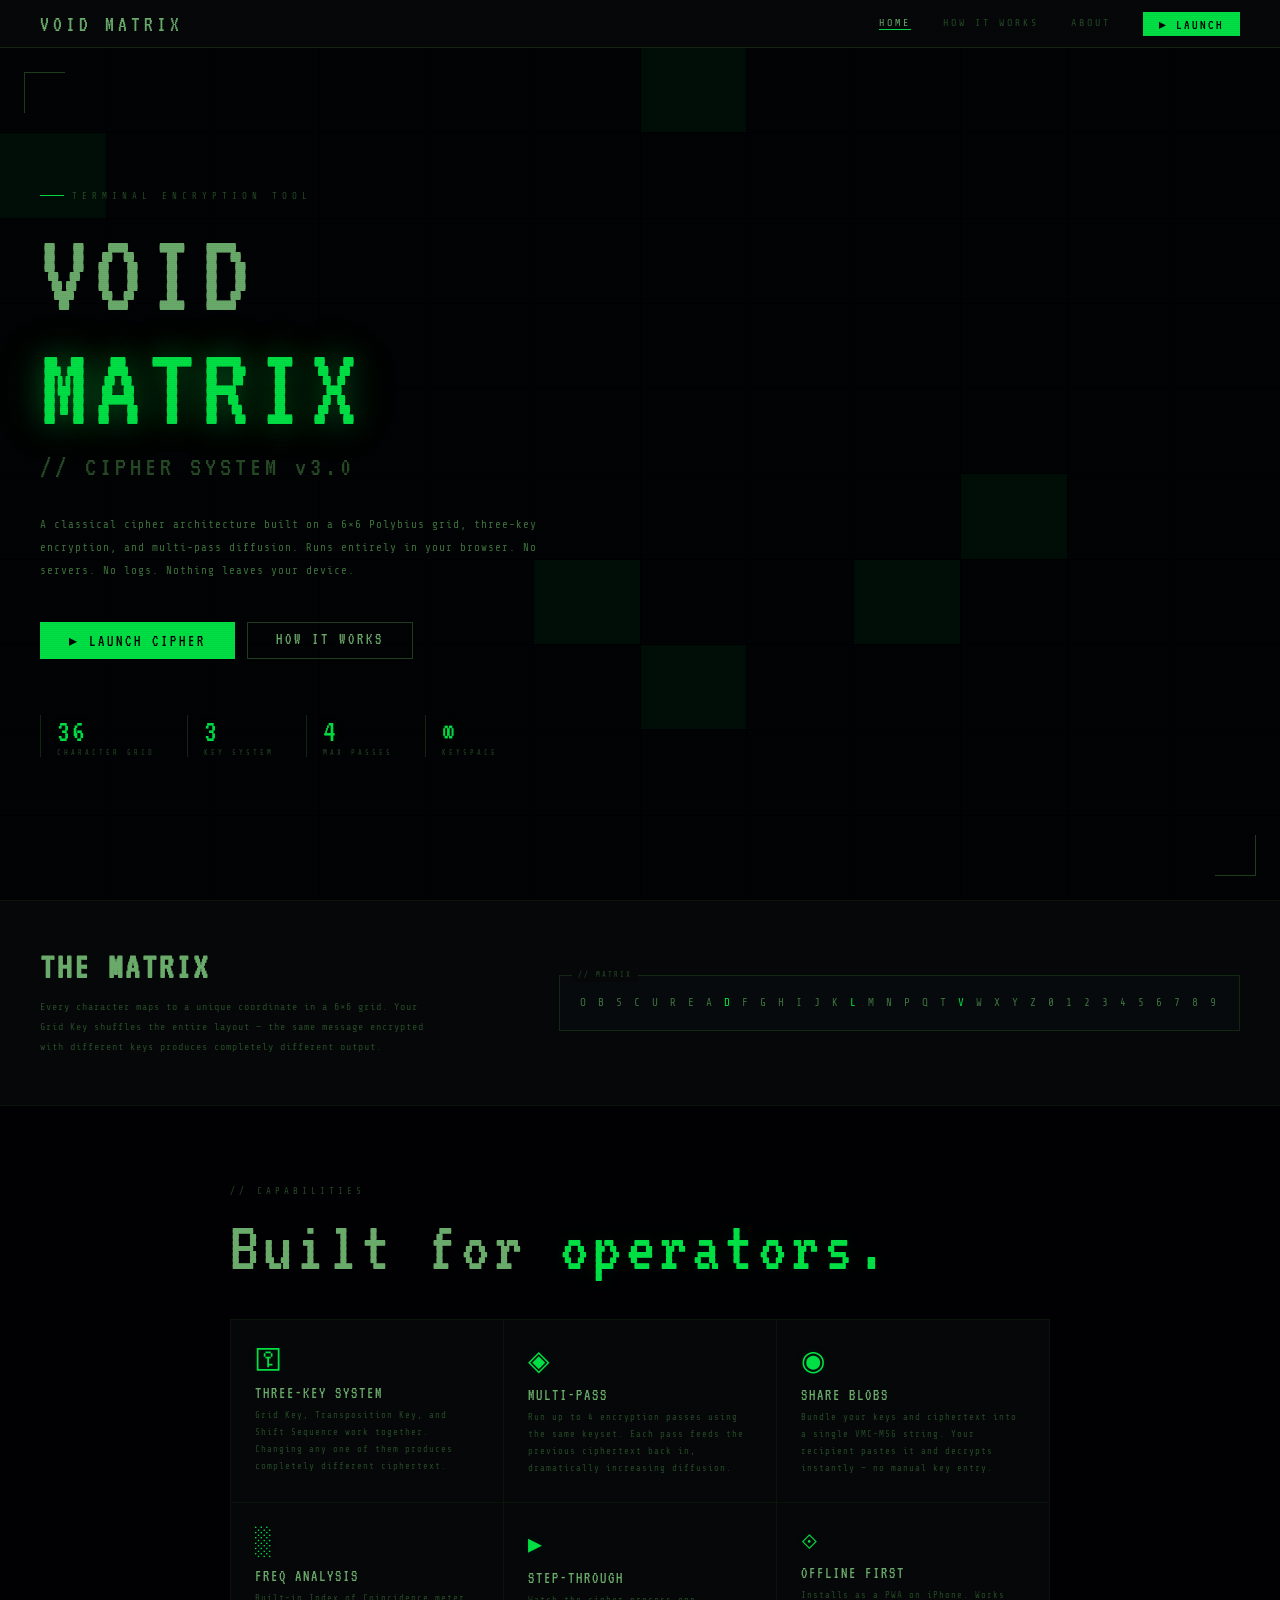
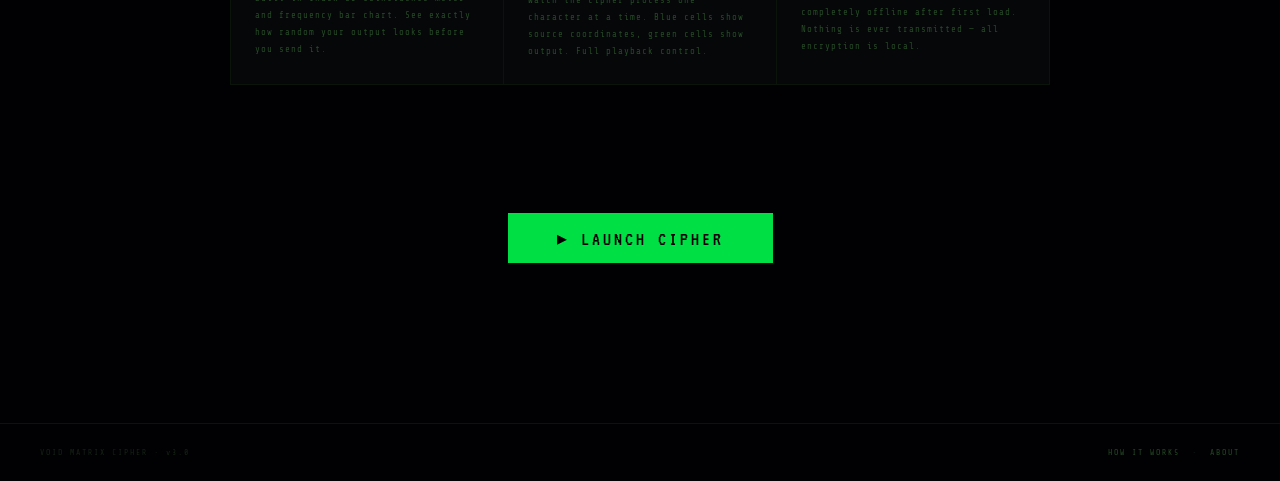
==== index.html @ 5e421a0d "Add files via upload" ====
<!DOCTYPE html>
<html lang="en">
<head>
<meta charset="UTF-8">
<meta name="viewport" content="width=device-width, initial-scale=1.0, viewport-fit=cover">
<title>Void Matrix — Terminal Encryption</title>
<meta name="description" content="Void Matrix — a terminal-aesthetic cipher tool built on a 6×6 Polybius grid with a three-key system.">
<meta name="theme-color" content="#010103">
<link rel="manifest" href="manifest.json">
<link rel="apple-touch-icon" href="icon-512.png">
<link rel="stylesheet" href="style.css">
<style>
/* ── HERO ────────────────────────────────────── */
.hero{
  min-height:calc(100vh - 48px);
  display:flex;flex-direction:column;
  justify-content:center;
  padding:80px 40px;
  position:relative;
  overflow:hidden;
}
@media(max-width:600px){.hero{padding:48px 16px;min-height:calc(100vh - 48px);}}

/* Animated grid background */
.hero-grid{
  position:absolute;inset:0;pointer-events:none;
  opacity:0.06;overflow:hidden;
}
.hero-grid-inner{
  display:grid;grid-template-columns:repeat(12,1fr);
  gap:1px;height:100%;
}
.hero-grid-cell{
  background:var(--bd1);
  animation:cell-idle 4s ease-in-out infinite;
}
.hero-grid-cell.lit{background:var(--acc);}

/* Corner brackets */
.hero::before,.hero::after{
  content:'';position:absolute;width:40px;height:40px;
  border-color:var(--bd2);border-style:solid;
}
.hero::before{top:24px;left:24px;border-width:1px 0 0 1px;}
.hero::after{bottom:24px;right:24px;border-width:0 1px 1px 0;}

.hero-content{position:relative;z-index:1;max-width:700px;}
.hero-eyebrow{
  font-size:9px;letter-spacing:5px;color:var(--t1);
  margin-bottom:16px;display:flex;align-items:center;gap:8px;
}
.hero-eyebrow::before{
  content:'';display:inline-block;width:24px;height:1px;background:var(--acc);
}
.hero-title{
  font-family:'VT323',monospace;
  font-size:clamp(52px,10vw,120px);
  letter-spacing:6px;line-height:0.95;
  color:var(--t3);
  margin-bottom:8px;
  animation:flicker 8s ease-in-out infinite;
}
.hero-title .acc{
  color:var(--acc);
  text-shadow:0 0 30px rgba(0,224,68,0.4),0 0 60px rgba(0,224,68,0.15);
}
.hero-sub{
  font-family:'VT323',monospace;font-size:clamp(18px,3vw,28px);
  letter-spacing:4px;color:var(--t1);margin-bottom:32px;
}
.hero-desc{
  font-size:11px;color:var(--t2);letter-spacing:1px;line-height:2.1;
  max-width:500px;margin-bottom:40px;
}
.hero-actions{display:flex;gap:12px;flex-wrap:wrap;}
.hero-stat-row{
  display:flex;gap:32px;margin-top:56px;flex-wrap:wrap;
}
.hero-stat{border-left:1px solid var(--bd1);padding-left:16px;}
.hero-stat-num{
  font-family:'VT323',monospace;font-size:32px;letter-spacing:2px;
  color:var(--acc);text-shadow:0 0 10px var(--accg);
}
.hero-stat-lbl{font-size:7px;letter-spacing:3px;color:var(--t1);margin-top:2px;}

/* ── FEATURES ────────────────────────────────── */
.features{padding:80px 40px;max-width:900px;margin:0 auto;}
@media(max-width:600px){.features{padding:48px 16px;}}
.features-grid{
  display:grid;grid-template-columns:repeat(3,1fr);gap:1px;
  background:var(--bd0);border:1px solid var(--bd0);
  margin-top:32px;
}
@media(max-width:700px){.features-grid{grid-template-columns:1fr;}}
.feature{
  background:var(--panel);padding:24px;
  transition:background .2s;
}
.feature:hover{background:var(--win);}
.feature-icon{
  font-family:'VT323',monospace;font-size:28px;color:var(--acc);
  margin-bottom:10px;
  text-shadow:0 0 8px var(--accg);
}
.feature-title{
  font-family:'VT323',monospace;font-size:16px;letter-spacing:2px;
  color:var(--t3);margin-bottom:6px;
}
.feature-body{font-size:9px;color:var(--t1);letter-spacing:1px;line-height:1.9;}

/* ── PREVIEW STRIP ───────────────────────────── */
.preview{
  border-top:1px solid var(--bd0);border-bottom:1px solid var(--bd0);
  padding:48px 40px;background:var(--panel);
  display:flex;align-items:center;justify-content:space-between;
  gap:40px;flex-wrap:wrap;
}
@media(max-width:600px){.preview{padding:32px 16px;}}
.preview-text{max-width:400px;}
.preview-text h2{
  font-family:'VT323',monospace;font-size:36px;letter-spacing:3px;
  color:var(--t3);margin-bottom:12px;
}
.preview-text p{font-size:10px;color:var(--t1);letter-spacing:1px;line-height:2;}
.preview-matrix{
  font-family:'Share Tech Mono',monospace;font-size:11px;
  color:var(--t2);letter-spacing:3px;line-height:2;
  border:1px solid var(--bd1);padding:16px 20px;
  background:var(--win);flex-shrink:0;
  position:relative;
}
.preview-matrix .hl{color:var(--acc);text-shadow:0 0 6px var(--accg);}
.preview-matrix::before{
  content:'// MATRIX';position:absolute;top:-8px;left:12px;
  font-size:7px;letter-spacing:2px;color:var(--t1);
  background:var(--panel);padding:0 6px;
}
</style>
</head>
<body>

<nav class="nav">
  <a href="index.html" class="nav-brand">VOID MATRIX</a>
  <button class="nav-menu-btn" onclick="toggleNav()">☰ MENU</button>
  <div class="nav-links" id="navLinks">
    <a href="index.html" class="nav-link active">HOME</a>
    <a href="how-it-works.html" class="nav-link">HOW IT WORKS</a>
    <a href="about.html" class="nav-link">ABOUT</a>
    <a href="cipher.html" class="nav-launch">▸ LAUNCH</a>
  </div>
</nav>

<section class="hero">
  <div class="hero-grid" id="heroGrid"></div>
  <div class="hero-content">
    <div class="hero-eyebrow">TERMINAL ENCRYPTION TOOL</div>
    <div class="hero-title">VOID<br><span class="acc">MATRIX</span></div>
    <div class="hero-sub">// CIPHER SYSTEM v3.0</div>
    <p class="hero-desc">
      A classical cipher architecture built on a 6×6 Polybius grid,
      three-key encryption, and multi-pass diffusion. Runs entirely
      in your browser. No servers. No logs. Nothing leaves your device.
    </p>
    <div class="hero-actions">
      <a href="cipher.html" class="btn btn-primary">▸ LAUNCH CIPHER</a>
      <a href="how-it-works.html" class="btn btn-ghost">HOW IT WORKS</a>
    </div>
    <div class="hero-stat-row">
      <div class="hero-stat">
        <div class="hero-stat-num">36</div>
        <div class="hero-stat-lbl">CHARACTER GRID</div>
      </div>
      <div class="hero-stat">
        <div class="hero-stat-num">3</div>
        <div class="hero-stat-lbl">KEY SYSTEM</div>
      </div>
      <div class="hero-stat">
        <div class="hero-stat-num">4</div>
        <div class="hero-stat-lbl">MAX PASSES</div>
      </div>
      <div class="hero-stat">
        <div class="hero-stat-num">∞</div>
        <div class="hero-stat-lbl">KEYSPACE</div>
      </div>
    </div>
  </div>
</section>

<section class="preview">
  <div class="preview-text">
    <h2>THE MATRIX</h2>
    <p>Every character maps to a unique coordinate in a 6×6 grid.
    Your Grid Key shuffles the entire layout — the same message
    encrypted with different keys produces completely different output.</p>
  </div>
  <div class="preview-matrix" id="previewMatrix">
    loading...
  </div>
</section>

<section class="features">
  <div class="page-eyebrow">CAPABILITIES</div>
  <div class="page-title">Built for <span>operators.</span></div>
  <div class="features-grid">
    <div class="feature">
      <div class="feature-icon">⚿</div>
      <div class="feature-title">THREE-KEY SYSTEM</div>
      <div class="feature-body">Grid Key, Transposition Key, and Shift Sequence work together. Changing any one of them produces completely different ciphertext.</div>
    </div>
    <div class="feature">
      <div class="feature-icon">◈</div>
      <div class="feature-title">MULTI-PASS</div>
      <div class="feature-body">Run up to 4 encryption passes using the same keyset. Each pass feeds the previous ciphertext back in, dramatically increasing diffusion.</div>
    </div>
    <div class="feature">
      <div class="feature-icon">◉</div>
      <div class="feature-title">SHARE BLOBS</div>
      <div class="feature-body">Bundle your keys and ciphertext into a single VMC-MSG string. Your recipient pastes it and decrypts instantly — no manual key entry.</div>
    </div>
    <div class="feature">
      <div class="feature-icon">░</div>
      <div class="feature-title">FREQ ANALYSIS</div>
      <div class="feature-body">Built-in Index of Coincidence meter and frequency bar chart. See exactly how random your output looks before you send it.</div>
    </div>
    <div class="feature">
      <div class="feature-icon">▸</div>
      <div class="feature-title">STEP-THROUGH</div>
      <div class="feature-body">Watch the cipher process one character at a time. Blue cells show source coordinates, green cells show output. Full playback control.</div>
    </div>
    <div class="feature">
      <div class="feature-icon">⟐</div>
      <div class="feature-title">OFFLINE FIRST</div>
      <div class="feature-body">Installs as a PWA on iPhone. Works completely offline after first load. Nothing is ever transmitted — all encryption is local.</div>
    </div>
  </div>
</section>

<div style="text-align:center;padding:48px 16px 80px;">
  <a href="cipher.html" class="btn btn-primary" style="font-size:20px;padding:12px 48px;">▸ LAUNCH CIPHER</a>
</div>

<footer class="footer">
  <div class="footer-l">VOID MATRIX CIPHER · v3.0</div>
  <div class="footer-r">
    <a href="how-it-works.html">HOW IT WORKS</a>
    &nbsp;·&nbsp;
    <a href="about.html">ABOUT</a>
  </div>
</footer>

<script>
function toggleNav(){
  document.getElementById('navLinks').classList.toggle('open');
}

// Build animated hero grid
const grid=document.getElementById('heroGrid');
const inner=document.createElement('div');
inner.className='hero-grid-inner';
const cells=[];
for(let i=0;i<120;i++){
  const c=document.createElement('div');
  c.className='hero-grid-cell';
  inner.appendChild(c);cells.push(c);
}
grid.appendChild(inner);

// Randomly light cells
function randomLit(){
  cells.forEach(c=>c.classList.remove('lit'));
  const count=Math.floor(Math.random()*8)+3;
  for(let i=0;i<count;i++){
    cells[Math.floor(Math.random()*cells.length)].classList.add('lit');
  }
}
setInterval(randomLit,1200);
randomLit();

// Preview matrix
const ALPHABET='ABCDEFGHIJKLMNOPQRSTUVWXYZ0123456789';
function buildGrid(kw){
  kw=(kw||'OBSCURE').toUpperCase();
  const seen=new Set(),g=[];
  for(const c of kw) if(ALPHABET.includes(c)&&!seen.has(c)){seen.add(c);g.push(c);}
  for(const c of ALPHABET) if(!seen.has(c)){seen.add(c);g.push(c);}
  const m=[];for(let r=0;r<6;r++) m.push(g.slice(r*6,r*6+6));
  return m;
}
const m=buildGrid('OBSCURE');
const hiCells=new Set([8,15,21]);
let html='';
for(let r=0;r<6;r++){
  for(let c=0;c<6;c++){
    const idx=r*6+c;
    const ch=m[r][c];
    html+=hiCells.has(idx)?`<span class="hl">${ch}</span> `:ch+' ';
  }
  html=html.trimEnd()+(r<5?'\n':'');
}
document.getElementById('previewMatrix').innerHTML=html;
</script>
</body>
</html>
---- style.css ----
@import url('https://fonts.googleapis.com/css2?family=VT323&family=Share+Tech+Mono&display=swap');

*{margin:0;padding:0;box-sizing:border-box;}

:root{
  --void:#010103;--panel:#050709;--win:#070a0d;
  --bd0:#0b140b;--bd1:#142614;--bd2:#1f3d1f;
  --t0:#162216;--t1:#264a26;--t2:#3d703d;--t3:#6aaa6a;--t4:#8acc8a;
  --acc:#00e044;--accg:rgba(0,220,68,0.11);--accg2:rgba(0,220,68,0.22);
  --dim-r:#b02200;--away:#cc8800;
}

html,body{
  background:var(--void);
  color:var(--t3);
  font-family:'Share Tech Mono',monospace;
  min-height:100vh;
  overflow-x:hidden;
}

/* Scanlines overlay on everything */
body::after{
  content:'';position:fixed;inset:0;pointer-events:none;z-index:9999;
  background:repeating-linear-gradient(0deg,rgba(0,0,0,0.045) 0,rgba(0,0,0,0.045) 1px,transparent 1px,transparent 2px);
}

/* ── NAV ─────────────────────────────────────── */
.nav{
  position:sticky;top:0;z-index:100;
  background:var(--panel);border-bottom:1px solid var(--bd1);
  padding:0 40px;height:48px;
  display:flex;align-items:center;justify-content:space-between;
  backdrop-filter:blur(8px);
}
.nav-brand{
  font-family:'VT323',monospace;font-size:22px;letter-spacing:4px;
  color:var(--t3);text-decoration:none;
  transition:color .15s;
}
.nav-brand:hover{color:var(--acc);}
.nav-links{display:flex;gap:32px;align-items:center;}
.nav-link{
  font-family:'Share Tech Mono',monospace;font-size:10px;
  letter-spacing:3px;color:var(--t1);text-decoration:none;
  text-transform:uppercase;transition:color .15s;position:relative;
  padding-bottom:2px;
}
.nav-link::after{
  content:'';position:absolute;bottom:0;left:0;right:0;
  height:1px;background:var(--acc);
  transform:scaleX(0);transition:transform .15s;
}
.nav-link:hover{color:var(--t3);}
.nav-link:hover::after{transform:scaleX(1);}
.nav-link.active{color:var(--t3);}
.nav-link.active::after{transform:scaleX(1);}
.nav-launch{
  font-family:'VT323',monospace;font-size:14px;letter-spacing:2px;
  color:#000;background:var(--acc);border:none;
  padding:4px 16px;cursor:pointer;text-decoration:none;
  transition:all .15s;
}
.nav-launch:hover{background:var(--t4);box-shadow:0 0 12px var(--accg);}

/* Mobile nav */
.nav-menu-btn{
  display:none;background:none;border:1px solid var(--bd1);
  color:var(--t2);font-family:'VT323',monospace;font-size:16px;
  padding:2px 8px;cursor:pointer;
}
@media(max-width:600px){
  .nav{padding:0 16px;}
  .nav-links{display:none;position:absolute;top:48px;left:0;right:0;
    background:var(--panel);border-bottom:1px solid var(--bd1);
    flex-direction:column;gap:0;padding:8px 0;}
  .nav-links.open{display:flex;}
  .nav-link{padding:10px 20px;width:100%;}
  .nav-launch{display:none;}
  .nav-menu-btn{display:block;}
}

/* ── PAGE WRAPPER ────────────────────────────── */
.page{max-width:900px;margin:0 auto;padding:60px 40px;}
@media(max-width:600px){.page{padding:32px 16px;}}

/* ── TYPOGRAPHY ──────────────────────────────── */
.page-eyebrow{
  font-size:9px;letter-spacing:4px;color:var(--t1);
  margin-bottom:12px;text-transform:uppercase;
}
.page-eyebrow::before{content:'// ';}
.page-title{
  font-family:'VT323',monospace;font-size:clamp(36px,6vw,72px);
  letter-spacing:4px;color:var(--t3);line-height:1.1;
  margin-bottom:20px;
}
.page-title span{color:var(--acc);text-shadow:0 0 20px var(--accg);}
.page-lead{
  font-size:13px;color:var(--t2);letter-spacing:1px;
  line-height:2;max-width:620px;margin-bottom:40px;
}

/* Section divider */
.divider{
  border:none;border-top:1px solid var(--bd1);
  margin:48px 0;position:relative;
}
.divider::before{
  content:attr(data-label);position:absolute;
  top:-8px;left:0;
  font-size:7px;letter-spacing:3px;color:var(--t1);
  background:var(--void);padding-right:10px;
}

/* Accent block */
.accent-block{
  border-left:2px solid var(--acc);
  padding:12px 16px;
  background:var(--accg);
  margin:24px 0;
}
.accent-block p{font-size:11px;color:var(--t3);letter-spacing:1px;line-height:2;}

/* ── BUTTONS ─────────────────────────────────── */
.btn{
  display:inline-block;
  font-family:'VT323',monospace;font-size:16px;letter-spacing:3px;
  padding:8px 28px;cursor:pointer;text-decoration:none;
  transition:all .15s;border:1px solid;
}
.btn-primary{
  background:var(--acc);color:#000;border-color:var(--acc);
}
.btn-primary:hover{background:var(--t4);box-shadow:0 0 20px var(--accg);}
.btn-ghost{
  background:transparent;color:var(--t3);border-color:var(--bd2);
}
.btn-ghost:hover{border-color:var(--acc);color:var(--acc);box-shadow:0 0 12px var(--accg);}

/* ── CARDS ───────────────────────────────────── */
.card{
  background:var(--panel);border:1px solid var(--bd1);
  padding:24px;transition:border-color .2s;
}
.card:hover{border-color:var(--bd2);}
.card-label{font-size:7px;letter-spacing:3px;color:var(--t1);margin-bottom:8px;}
.card-title{
  font-family:'VT323',monospace;font-size:22px;letter-spacing:2px;
  color:var(--t3);margin-bottom:8px;
}
.card-body{font-size:10px;color:var(--t1);letter-spacing:1px;line-height:1.9;}

/* ── FOOTER ──────────────────────────────────── */
.footer{
  border-top:1px solid var(--bd0);
  padding:24px 40px;
  display:flex;align-items:center;justify-content:space-between;
  margin-top:80px;
}
.footer-l{font-size:8px;letter-spacing:2px;color:var(--t0);}
.footer-r{font-size:8px;letter-spacing:2px;color:var(--t0);}
.footer-r a{color:var(--t1);text-decoration:none;}
.footer-r a:hover{color:var(--t3);}
@media(max-width:600px){
  .footer{padding:24px 16px;flex-direction:column;gap:8px;text-align:center;}
}

/* ── FLICKER ─────────────────────────────────── */
@keyframes flicker{0%,94%,100%{opacity:1}95%{opacity:.97}96.5%{opacity:.99}97.8%{opacity:.95}98.5%{opacity:.98}}
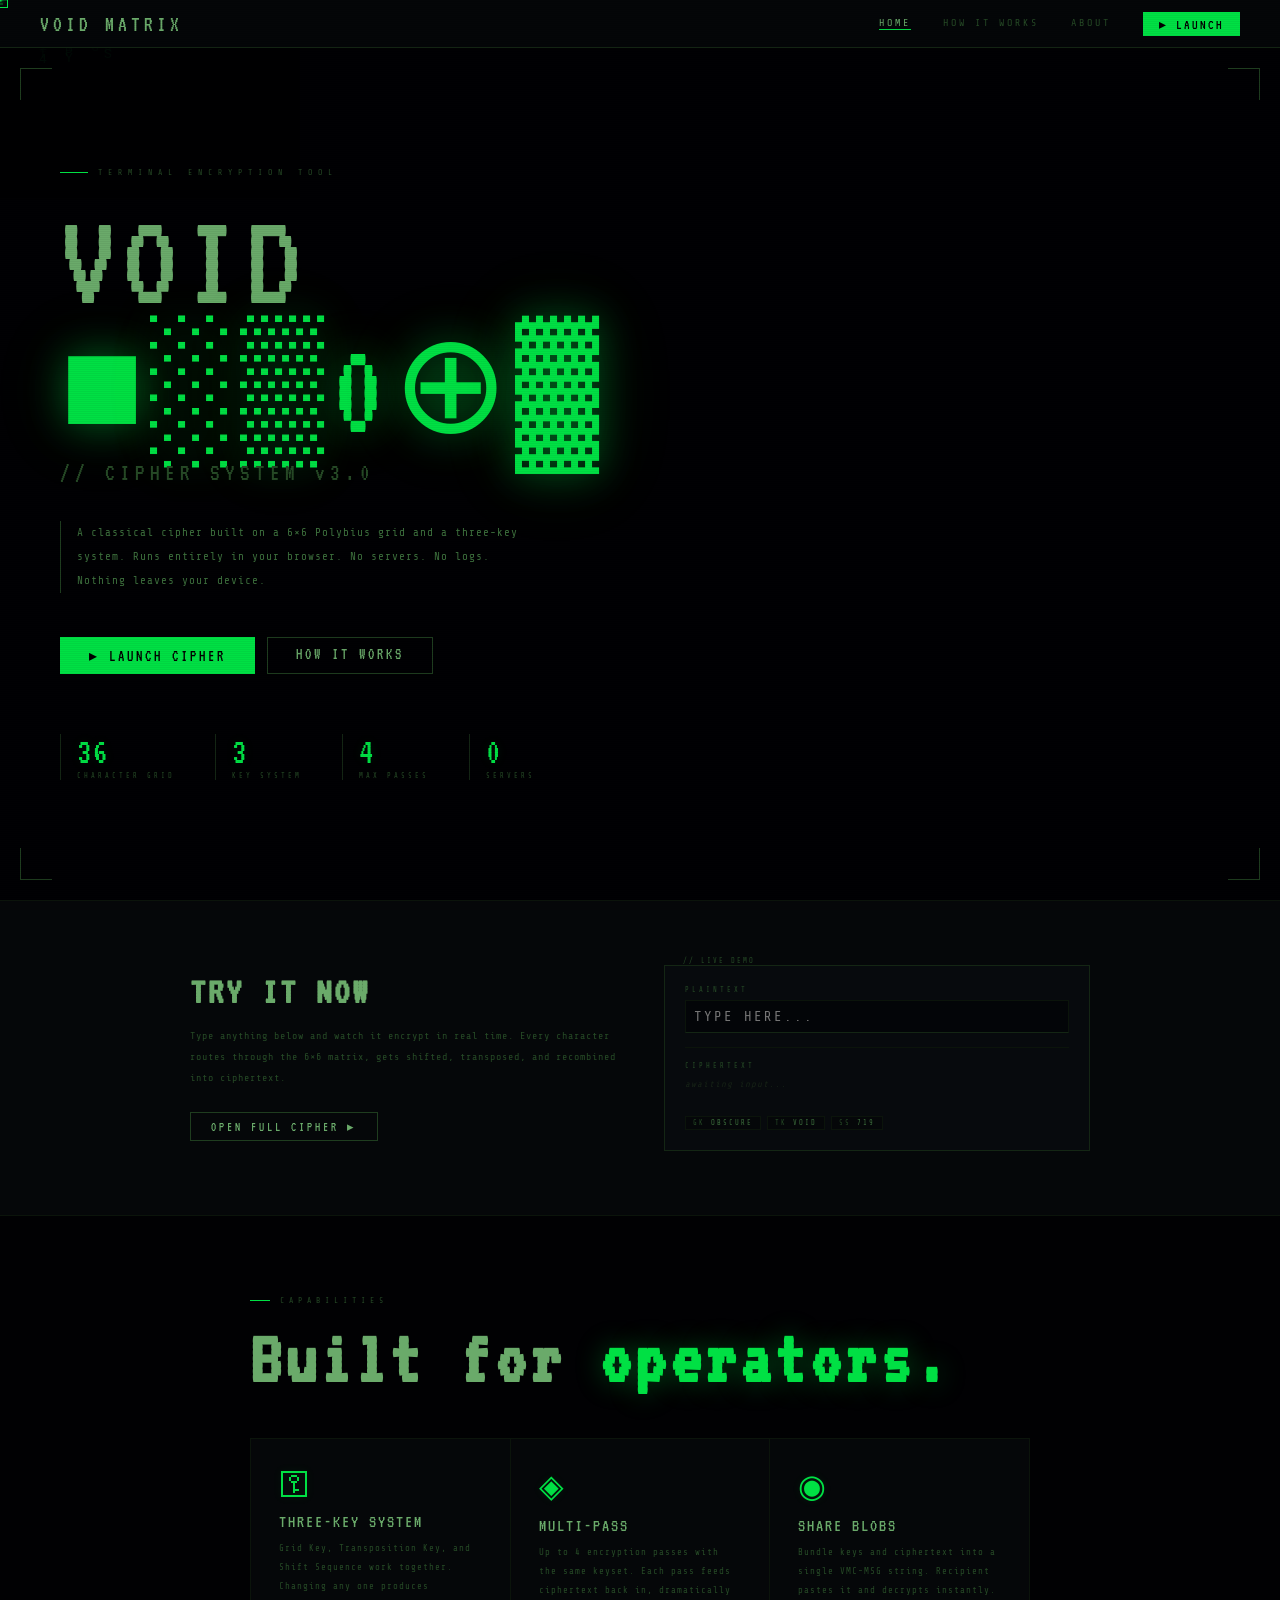
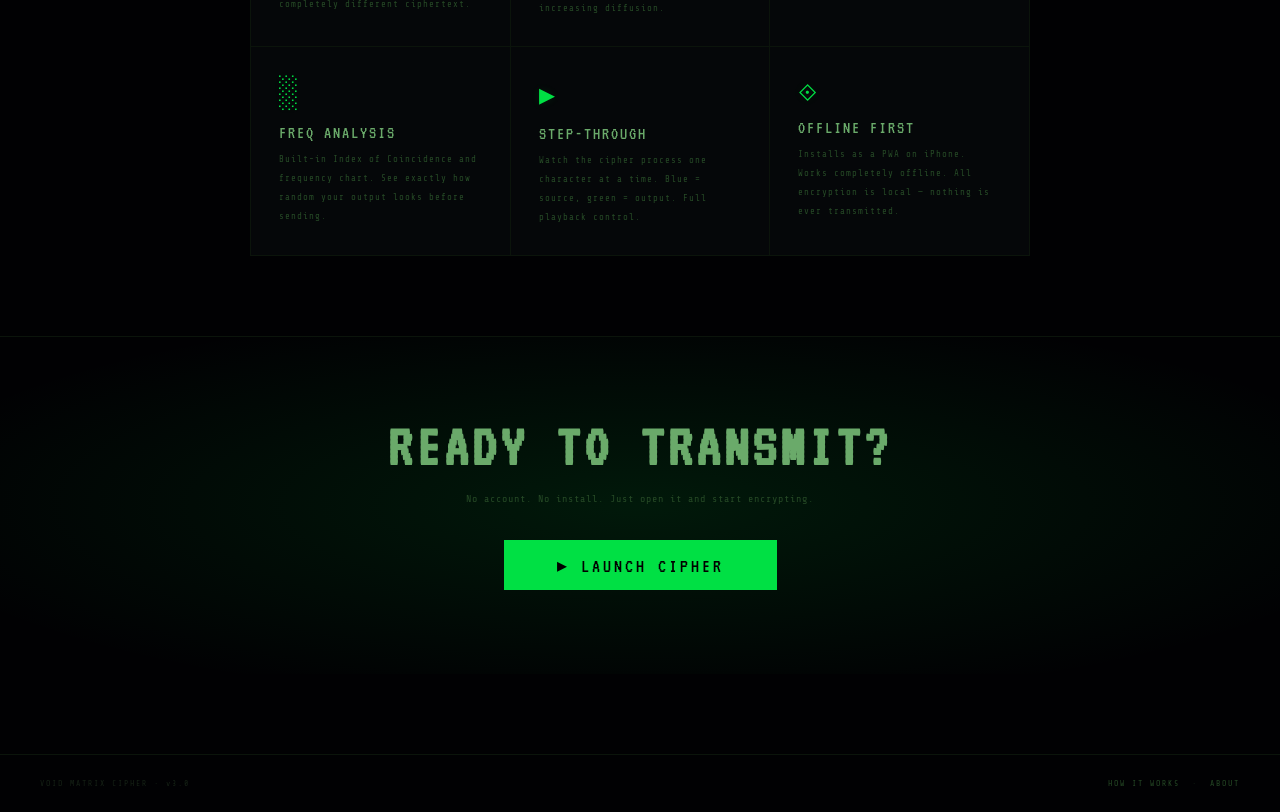
==== commit 18c5542c: "Add files via upload" ====
--- a/index.html
+++ b/index.html
@@ -4,8 +4,11 @@
 <meta charset="UTF-8">
 <meta name="viewport" content="width=device-width, initial-scale=1.0, viewport-fit=cover">
 <title>Void Matrix — Terminal Encryption</title>
-<meta name="description" content="Void Matrix — a terminal-aesthetic cipher tool built on a 6×6 Polybius grid with a three-key system.">
+<meta name="description" content="Void Matrix — a terminal cipher tool built on a 6×6 Polybius grid with a three-key system. Runs entirely in your browser.">
 <meta name="theme-color" content="#010103">
+<meta property="og:title" content="Void Matrix — Terminal Encryption">
+<meta property="og:description" content="A terminal cipher tool. Three keys. Zero servers. Nothing leaves your device.">
+<meta property="og:type" content="website">
 <link rel="manifest" href="manifest.json">
 <link rel="apple-touch-icon" href="icon-512.png">
 <link rel="stylesheet" href="style.css">
@@ -13,135 +16,129 @@
 /* ── HERO ────────────────────────────────────── */
 .hero{
   min-height:calc(100vh - 48px);
-  display:flex;flex-direction:column;
-  justify-content:center;
-  padding:80px 40px;
-  position:relative;
-  overflow:hidden;
-}
-@media(max-width:600px){.hero{padding:48px 16px;min-height:calc(100vh - 48px);}}
-
-/* Animated grid background */
-.hero-grid{
-  position:absolute;inset:0;pointer-events:none;
-  opacity:0.06;overflow:hidden;
-}
-.hero-grid-inner{
-  display:grid;grid-template-columns:repeat(12,1fr);
-  gap:1px;height:100%;
-}
-.hero-grid-cell{
-  background:var(--bd1);
-  animation:cell-idle 4s ease-in-out infinite;
-}
-.hero-grid-cell.lit{background:var(--acc);}
-
-/* Corner brackets */
-.hero::before,.hero::after{
-  content:'';position:absolute;width:40px;height:40px;
-  border-color:var(--bd2);border-style:solid;
-}
-.hero::before{top:24px;left:24px;border-width:1px 0 0 1px;}
-.hero::after{bottom:24px;right:24px;border-width:0 1px 1px 0;}
-
-.hero-content{position:relative;z-index:1;max-width:700px;}
+  display:flex;flex-direction:column;justify-content:center;
+  padding:80px 60px;position:relative;overflow:hidden;
+}
+@media(max-width:600px){.hero{padding:48px 20px;}}
+.hero-canvas{position:absolute;inset:0;pointer-events:none;opacity:0.07;}
+.corner{position:absolute;width:32px;height:32px;border-color:var(--bd2);border-style:solid;}
+.corner-tl{top:20px;left:20px;border-width:1px 0 0 1px;}
+.corner-tr{top:20px;right:20px;border-width:1px 1px 0 0;}
+.corner-bl{bottom:20px;left:20px;border-width:0 0 1px 1px;}
+.corner-br{bottom:20px;right:20px;border-width:0 1px 1px 0;}
+.hero-content{position:relative;z-index:1;max-width:720px;}
 .hero-eyebrow{
-  font-size:9px;letter-spacing:5px;color:var(--t1);
-  margin-bottom:16px;display:flex;align-items:center;gap:8px;
-}
-.hero-eyebrow::before{
-  content:'';display:inline-block;width:24px;height:1px;background:var(--acc);
-}
+  font-size:8px;letter-spacing:6px;color:var(--t1);margin-bottom:20px;
+  display:flex;align-items:center;gap:10px;
+  opacity:0;animation:fade-up .6s ease .2s forwards;
+}
+.hero-eyebrow::before{content:'';display:inline-block;width:28px;height:1px;background:var(--acc);}
 .hero-title{
   font-family:'VT323',monospace;
-  font-size:clamp(52px,10vw,120px);
-  letter-spacing:6px;line-height:0.95;
-  color:var(--t3);
-  margin-bottom:8px;
+  font-size:clamp(60px,12vw,140px);
+  letter-spacing:6px;line-height:0.92;color:var(--t3);margin-bottom:6px;
   animation:flicker 8s ease-in-out infinite;
 }
-.hero-title .acc{
-  color:var(--acc);
-  text-shadow:0 0 30px rgba(0,224,68,0.4),0 0 60px rgba(0,224,68,0.15);
-}
+.hero-title .acc{color:var(--acc);text-shadow:0 0 40px rgba(0,224,68,0.4),0 0 80px rgba(0,224,68,0.15);}
 .hero-sub{
-  font-family:'VT323',monospace;font-size:clamp(18px,3vw,28px);
-  letter-spacing:4px;color:var(--t1);margin-bottom:32px;
+  font-family:'VT323',monospace;font-size:clamp(16px,2.5vw,24px);
+  letter-spacing:5px;color:var(--t1);margin-bottom:36px;
+  opacity:0;animation:fade-up .6s ease .5s forwards;
 }
 .hero-desc{
-  font-size:11px;color:var(--t2);letter-spacing:1px;line-height:2.1;
-  max-width:500px;margin-bottom:40px;
-}
-.hero-actions{display:flex;gap:12px;flex-wrap:wrap;}
-.hero-stat-row{
-  display:flex;gap:32px;margin-top:56px;flex-wrap:wrap;
+  font-size:11px;color:var(--t2);letter-spacing:1px;line-height:2.2;
+  max-width:480px;margin-bottom:44px;
+  border-left:1px solid var(--bd2);padding-left:16px;
+  opacity:0;animation:fade-up .6s ease .7s forwards;
+}
+.hero-actions{
+  display:flex;gap:12px;flex-wrap:wrap;
+  opacity:0;animation:fade-up .6s ease .9s forwards;
+}
+.hero-stats{
+  display:flex;gap:40px;margin-top:60px;flex-wrap:wrap;
+  opacity:0;animation:fade-up .6s ease 1.1s forwards;
 }
 .hero-stat{border-left:1px solid var(--bd1);padding-left:16px;}
-.hero-stat-num{
-  font-family:'VT323',monospace;font-size:32px;letter-spacing:2px;
-  color:var(--acc);text-shadow:0 0 10px var(--accg);
-}
+.hero-stat-num{font-family:'VT323',monospace;font-size:36px;letter-spacing:2px;color:var(--acc);text-shadow:0 0 12px var(--accg);}
 .hero-stat-lbl{font-size:7px;letter-spacing:3px;color:var(--t1);margin-top:2px;}
+@keyframes fade-up{from{opacity:0;transform:translateY(16px);}to{opacity:1;transform:translateY(0);}}
+
+/* ── LIVE DEMO ───────────────────────────────── */
+.demo-section{
+  background:var(--panel);
+  border-top:1px solid var(--bd0);border-bottom:1px solid var(--bd0);
+  padding:64px 60px;
+}
+@media(max-width:600px){.demo-section{padding:40px 20px;}}
+.demo-inner{max-width:900px;margin:0 auto;display:grid;grid-template-columns:1fr 1fr;gap:48px;align-items:center;}
+@media(max-width:650px){.demo-inner{grid-template-columns:1fr;gap:28px;}}
+.demo-text h2{font-family:'VT323',monospace;font-size:clamp(28px,3vw,44px);letter-spacing:3px;color:var(--t3);margin-bottom:14px;}
+.demo-text p{font-size:10px;color:var(--t1);letter-spacing:1px;line-height:2.1;margin-bottom:24px;}
+.demo-box{background:var(--win);border:1px solid var(--bd1);padding:20px;position:relative;}
+.demo-box::before{
+  content:'// LIVE DEMO';position:absolute;top:-9px;left:12px;
+  font-size:7px;letter-spacing:2px;color:var(--t1);
+  background:var(--panel);padding:0 6px;
+}
+.demo-input-lbl,.demo-output-lbl{font-size:7px;letter-spacing:3px;color:var(--t1);margin-bottom:6px;}
+.demo-input{
+  width:100%;background:#030508;border:1px solid var(--bd0);border-bottom-color:var(--bd1);
+  color:var(--t4);font-family:'Share Tech Mono',monospace;font-size:14px;
+  padding:8px;outline:none;letter-spacing:2px;transition:border-color .18s;
+}
+.demo-input:focus{border-color:var(--bd2);}
+.demo-divider{height:1px;background:var(--bd0);margin:14px 0;}
+.demo-output{
+  font-family:'Share Tech Mono',monospace;font-size:13px;
+  color:var(--acc);letter-spacing:2px;min-height:28px;
+  word-break:break-all;line-height:1.8;text-shadow:0 0 8px rgba(0,224,68,0.4);
+}
+.demo-output.empty{color:var(--t0);font-size:9px;letter-spacing:1px;font-style:italic;text-shadow:none;}
+.demo-keys{display:flex;gap:6px;margin-top:12px;flex-wrap:wrap;}
+.demo-key-chip{font-size:7px;letter-spacing:2px;color:var(--t1);border:1px solid var(--bd0);padding:2px 7px;background:var(--panel);}
+.demo-key-chip span{color:var(--t2);}
 
 /* ── FEATURES ────────────────────────────────── */
-.features{padding:80px 40px;max-width:900px;margin:0 auto;}
-@media(max-width:600px){.features{padding:48px 16px;}}
+.features-section{padding:80px 60px;max-width:900px;margin:0 auto;}
+@media(max-width:600px){.features-section{padding:48px 20px;}}
 .features-grid{
   display:grid;grid-template-columns:repeat(3,1fr);gap:1px;
-  background:var(--bd0);border:1px solid var(--bd0);
-  margin-top:32px;
+  background:var(--bd0);border:1px solid var(--bd0);margin-top:40px;
 }
 @media(max-width:700px){.features-grid{grid-template-columns:1fr;}}
-.feature{
-  background:var(--panel);padding:24px;
-  transition:background .2s;
-}
-.feature:hover{background:var(--win);}
+.feature{background:var(--panel);padding:28px;transition:background .2s;}
+.feature:hover{background:#060a0e;}
 .feature-icon{
-  font-family:'VT323',monospace;font-size:28px;color:var(--acc);
-  margin-bottom:10px;
-  text-shadow:0 0 8px var(--accg);
-}
-.feature-title{
-  font-family:'VT323',monospace;font-size:16px;letter-spacing:2px;
-  color:var(--t3);margin-bottom:6px;
-}
-.feature-body{font-size:9px;color:var(--t1);letter-spacing:1px;line-height:1.9;}
-
-/* ── PREVIEW STRIP ───────────────────────────── */
-.preview{
-  border-top:1px solid var(--bd0);border-bottom:1px solid var(--bd0);
-  padding:48px 40px;background:var(--panel);
-  display:flex;align-items:center;justify-content:space-between;
-  gap:40px;flex-wrap:wrap;
-}
-@media(max-width:600px){.preview{padding:32px 16px;}}
-.preview-text{max-width:400px;}
-.preview-text h2{
-  font-family:'VT323',monospace;font-size:36px;letter-spacing:3px;
-  color:var(--t3);margin-bottom:12px;
-}
-.preview-text p{font-size:10px;color:var(--t1);letter-spacing:1px;line-height:2;}
-.preview-matrix{
-  font-family:'Share Tech Mono',monospace;font-size:11px;
-  color:var(--t2);letter-spacing:3px;line-height:2;
-  border:1px solid var(--bd1);padding:16px 20px;
-  background:var(--win);flex-shrink:0;
-  position:relative;
-}
-.preview-matrix .hl{color:var(--acc);text-shadow:0 0 6px var(--accg);}
-.preview-matrix::before{
-  content:'// MATRIX';position:absolute;top:-8px;left:12px;
-  font-size:7px;letter-spacing:2px;color:var(--t1);
-  background:var(--panel);padding:0 6px;
-}
+  font-family:'VT323',monospace;font-size:32px;color:var(--acc);
+  margin-bottom:12px;text-shadow:0 0 8px var(--accg);transition:text-shadow .2s;
+}
+.feature:hover .feature-icon{text-shadow:0 0 16px var(--accg),0 0 32px var(--accg);}
+.feature-title{font-family:'VT323',monospace;font-size:18px;letter-spacing:2px;color:var(--t3);margin-bottom:8px;}
+.feature-body{font-size:9px;color:var(--t1);letter-spacing:1px;line-height:2.1;}
+
+/* ── CTA ─────────────────────────────────────── */
+.cta-section{
+  text-align:center;padding:80px 40px;
+  border-top:1px solid var(--bd0);position:relative;overflow:hidden;
+}
+.cta-section::before{
+  content:'';position:absolute;inset:0;
+  background:radial-gradient(ellipse 60% 60% at 50% 50%,var(--accg),transparent);
+  pointer-events:none;
+}
+.cta-section h2{font-family:'VT323',monospace;font-size:clamp(32px,5vw,60px);letter-spacing:4px;color:var(--t3);margin-bottom:16px;position:relative;}
+.cta-section p{font-size:10px;color:var(--t1);letter-spacing:1px;margin-bottom:36px;position:relative;}
+.cta-section .btn{position:relative;font-size:20px;padding:12px 52px;}
 </style>
 </head>
 <body>
 
+<div class="cursor" id="cursor"></div>
+
 <nav class="nav">
   <a href="index.html" class="nav-brand">VOID MATRIX</a>
-  <button class="nav-menu-btn" onclick="toggleNav()">☰ MENU</button>
+  <button class="nav-menu-btn" onclick="toggleNav()">☰</button>
   <div class="nav-links" id="navLinks">
     <a href="index.html" class="nav-link active">HOME</a>
     <a href="how-it-works.html" class="nav-link">HOW IT WORKS</a>
@@ -151,153 +148,227 @@
 </nav>
 
 <section class="hero">
-  <div class="hero-grid" id="heroGrid"></div>
+  <canvas class="hero-canvas" id="heroCanvas"></canvas>
+  <div class="corner corner-tl"></div>
+  <div class="corner corner-tr"></div>
+  <div class="corner corner-bl"></div>
+  <div class="corner corner-br"></div>
   <div class="hero-content">
     <div class="hero-eyebrow">TERMINAL ENCRYPTION TOOL</div>
-    <div class="hero-title">VOID<br><span class="acc">MATRIX</span></div>
+    <div class="hero-title"><span id="heroVoid">VOID</span><br><span class="acc" id="heroAcc">MATRIX</span></div>
     <div class="hero-sub">// CIPHER SYSTEM v3.0</div>
-    <p class="hero-desc">
-      A classical cipher architecture built on a 6×6 Polybius grid,
-      three-key encryption, and multi-pass diffusion. Runs entirely
-      in your browser. No servers. No logs. Nothing leaves your device.
-    </p>
+    <p class="hero-desc">A classical cipher built on a 6×6 Polybius grid and a three-key system. Runs entirely in your browser. No servers. No logs. Nothing leaves your device.</p>
     <div class="hero-actions">
       <a href="cipher.html" class="btn btn-primary">▸ LAUNCH CIPHER</a>
       <a href="how-it-works.html" class="btn btn-ghost">HOW IT WORKS</a>
     </div>
-    <div class="hero-stat-row">
-      <div class="hero-stat">
-        <div class="hero-stat-num">36</div>
-        <div class="hero-stat-lbl">CHARACTER GRID</div>
-      </div>
-      <div class="hero-stat">
-        <div class="hero-stat-num">3</div>
-        <div class="hero-stat-lbl">KEY SYSTEM</div>
-      </div>
-      <div class="hero-stat">
-        <div class="hero-stat-num">4</div>
-        <div class="hero-stat-lbl">MAX PASSES</div>
-      </div>
-      <div class="hero-stat">
-        <div class="hero-stat-num">∞</div>
-        <div class="hero-stat-lbl">KEYSPACE</div>
+    <div class="hero-stats">
+      <div class="hero-stat"><div class="hero-stat-num">36</div><div class="hero-stat-lbl">CHARACTER GRID</div></div>
+      <div class="hero-stat"><div class="hero-stat-num">3</div><div class="hero-stat-lbl">KEY SYSTEM</div></div>
+      <div class="hero-stat"><div class="hero-stat-num">4</div><div class="hero-stat-lbl">MAX PASSES</div></div>
+      <div class="hero-stat"><div class="hero-stat-num">0</div><div class="hero-stat-lbl">SERVERS</div></div>
+    </div>
+  </div>
+</section>
+
+<section class="demo-section">
+  <div class="demo-inner">
+    <div class="demo-text reveal">
+      <h2>TRY IT NOW</h2>
+      <p>Type anything below and watch it encrypt in real time. Every character routes through the 6×6 matrix, gets shifted, transposed, and recombined into ciphertext.</p>
+      <a href="cipher.html" class="btn btn-ghost" style="font-size:13px;padding:6px 20px;">OPEN FULL CIPHER ▸</a>
+    </div>
+    <div class="demo-box reveal reveal-delay-2">
+      <div class="demo-input-lbl">PLAINTEXT</div>
+      <input class="demo-input" id="demoInput" type="text" placeholder="TYPE HERE..." maxlength="40" autocomplete="off" spellcheck="false">
+      <div class="demo-divider"></div>
+      <div class="demo-output-lbl">CIPHERTEXT</div>
+      <div class="demo-output empty" id="demoOutput">awaiting input...</div>
+      <div class="demo-keys">
+        <div class="demo-key-chip">GK <span>OBSCURE</span></div>
+        <div class="demo-key-chip">TK <span>VOID</span></div>
+        <div class="demo-key-chip">SS <span>719</span></div>
       </div>
     </div>
   </div>
 </section>
 
-<section class="preview">
-  <div class="preview-text">
-    <h2>THE MATRIX</h2>
-    <p>Every character maps to a unique coordinate in a 6×6 grid.
-    Your Grid Key shuffles the entire layout — the same message
-    encrypted with different keys produces completely different output.</p>
-  </div>
-  <div class="preview-matrix" id="previewMatrix">
-    loading...
+<section class="features-section">
+  <div class="page-eyebrow reveal">CAPABILITIES</div>
+  <h2 class="page-title reveal reveal-delay-1">Built for <span>operators.</span></h2>
+  <div class="features-grid">
+    <div class="feature reveal"><div class="feature-icon">⚿</div><div class="feature-title">THREE-KEY SYSTEM</div><div class="feature-body">Grid Key, Transposition Key, and Shift Sequence work together. Changing any one produces completely different ciphertext.</div></div>
+    <div class="feature reveal reveal-delay-1"><div class="feature-icon">◈</div><div class="feature-title">MULTI-PASS</div><div class="feature-body">Up to 4 encryption passes with the same keyset. Each pass feeds ciphertext back in, dramatically increasing diffusion.</div></div>
+    <div class="feature reveal reveal-delay-2"><div class="feature-icon">◉</div><div class="feature-title">SHARE BLOBS</div><div class="feature-body">Bundle keys and ciphertext into a single VMC-MSG string. Recipient pastes it and decrypts instantly.</div></div>
+    <div class="feature reveal reveal-delay-1"><div class="feature-icon">░</div><div class="feature-title">FREQ ANALYSIS</div><div class="feature-body">Built-in Index of Coincidence and frequency chart. See exactly how random your output looks before sending.</div></div>
+    <div class="feature reveal reveal-delay-2"><div class="feature-icon">▸</div><div class="feature-title">STEP-THROUGH</div><div class="feature-body">Watch the cipher process one character at a time. Blue = source, green = output. Full playback control.</div></div>
+    <div class="feature reveal reveal-delay-3"><div class="feature-icon">⟐</div><div class="feature-title">OFFLINE FIRST</div><div class="feature-body">Installs as a PWA on iPhone. Works completely offline. All encryption is local — nothing is ever transmitted.</div></div>
   </div>
 </section>
 
-<section class="features">
-  <div class="page-eyebrow">CAPABILITIES</div>
-  <div class="page-title">Built for <span>operators.</span></div>
-  <div class="features-grid">
-    <div class="feature">
-      <div class="feature-icon">⚿</div>
-      <div class="feature-title">THREE-KEY SYSTEM</div>
-      <div class="feature-body">Grid Key, Transposition Key, and Shift Sequence work together. Changing any one of them produces completely different ciphertext.</div>
-    </div>
-    <div class="feature">
-      <div class="feature-icon">◈</div>
-      <div class="feature-title">MULTI-PASS</div>
-      <div class="feature-body">Run up to 4 encryption passes using the same keyset. Each pass feeds the previous ciphertext back in, dramatically increasing diffusion.</div>
-    </div>
-    <div class="feature">
-      <div class="feature-icon">◉</div>
-      <div class="feature-title">SHARE BLOBS</div>
-      <div class="feature-body">Bundle your keys and ciphertext into a single VMC-MSG string. Your recipient pastes it and decrypts instantly — no manual key entry.</div>
-    </div>
-    <div class="feature">
-      <div class="feature-icon">░</div>
-      <div class="feature-title">FREQ ANALYSIS</div>
-      <div class="feature-body">Built-in Index of Coincidence meter and frequency bar chart. See exactly how random your output looks before you send it.</div>
-    </div>
-    <div class="feature">
-      <div class="feature-icon">▸</div>
-      <div class="feature-title">STEP-THROUGH</div>
-      <div class="feature-body">Watch the cipher process one character at a time. Blue cells show source coordinates, green cells show output. Full playback control.</div>
-    </div>
-    <div class="feature">
-      <div class="feature-icon">⟐</div>
-      <div class="feature-title">OFFLINE FIRST</div>
-      <div class="feature-body">Installs as a PWA on iPhone. Works completely offline after first load. Nothing is ever transmitted — all encryption is local.</div>
-    </div>
-  </div>
+<section class="cta-section reveal">
+  <h2>READY TO TRANSMIT?</h2>
+  <p>No account. No install. Just open it and start encrypting.</p>
+  <a href="cipher.html" class="btn btn-primary">▸ LAUNCH CIPHER</a>
 </section>
-
-<div style="text-align:center;padding:48px 16px 80px;">
-  <a href="cipher.html" class="btn btn-primary" style="font-size:20px;padding:12px 48px;">▸ LAUNCH CIPHER</a>
-</div>
 
 <footer class="footer">
   <div class="footer-l">VOID MATRIX CIPHER · v3.0</div>
   <div class="footer-r">
-    <a href="how-it-works.html">HOW IT WORKS</a>
-    &nbsp;·&nbsp;
+    <a href="how-it-works.html">HOW IT WORKS</a> &nbsp;·&nbsp;
     <a href="about.html">ABOUT</a>
   </div>
 </footer>
 
 <script>
-function toggleNav(){
-  document.getElementById('navLinks').classList.toggle('open');
-}
-
-// Build animated hero grid
-const grid=document.getElementById('heroGrid');
-const inner=document.createElement('div');
-inner.className='hero-grid-inner';
-const cells=[];
-for(let i=0;i<120;i++){
-  const c=document.createElement('div');
-  c.className='hero-grid-cell';
-  inner.appendChild(c);cells.push(c);
-}
-grid.appendChild(inner);
-
-// Randomly light cells
-function randomLit(){
-  cells.forEach(c=>c.classList.remove('lit'));
-  const count=Math.floor(Math.random()*8)+3;
-  for(let i=0;i<count;i++){
-    cells[Math.floor(Math.random()*cells.length)].classList.add('lit');
-  }
-}
-setInterval(randomLit,1200);
-randomLit();
-
-// Preview matrix
-const ALPHABET='ABCDEFGHIJKLMNOPQRSTUVWXYZ0123456789';
-function buildGrid(kw){
+// ── CURSOR ───────────────────────────────────────
+const cursor=document.getElementById('cursor');
+if(cursor&&window.matchMedia('(pointer:fine)').matches){
+  document.addEventListener('mousemove',e=>{
+    cursor.style.left=e.clientX+'px';
+    cursor.style.top=e.clientY+'px';
+  });
+  document.addEventListener('mousedown',()=>cursor.classList.add('click'));
+  document.addEventListener('mouseup',()=>cursor.classList.remove('click'));
+  document.querySelectorAll('a,button,input').forEach(el=>{
+    el.addEventListener('mouseenter',()=>cursor.classList.add('hover'));
+    el.addEventListener('mouseleave',()=>cursor.classList.remove('hover'));
+  });
+} else if(cursor){cursor.style.display='none';}
+
+// ── NAV ──────────────────────────────────────────
+function toggleNav(){document.getElementById('navLinks').classList.toggle('open');}
+
+// ── MATRIX RAIN ──────────────────────────────────
+const canvas=document.getElementById('heroCanvas');
+const ctx=canvas.getContext('2d');
+const CHARS='ABCDEFGHIJKLMNOPQRSTUVWXYZ0123456789';
+let drops=[];
+const FS=13;
+
+function resize(){
+  canvas.width=canvas.offsetWidth;
+  canvas.height=canvas.offsetHeight;
+  const cols=Math.floor(canvas.width/FS);
+  drops=Array.from({length:cols},()=>Math.random()*-canvas.height/FS);
+}
+resize();
+window.addEventListener('resize',resize);
+
+function rain(){
+  ctx.fillStyle='rgba(1,1,3,0.06)';
+  ctx.fillRect(0,0,canvas.width,canvas.height);
+  ctx.font=FS+'px monospace';
+  drops.forEach((y,i)=>{
+    const ch=CHARS[Math.floor(Math.random()*CHARS.length)];
+    ctx.fillStyle=`rgba(0,224,68,${Math.random()*0.5+0.15})`;
+    ctx.fillText(ch,i*FS,y*FS);
+    if(y*FS>canvas.height&&Math.random()>0.975) drops[i]=0;
+    drops[i]+=0.4;
+  });
+}
+setInterval(rain,50);
+
+// ── HERO GLITCH ───────────────────────────────────
+const GLITCH='█▓▒░▄▀■◆∞∅⊕';
+const NOISE='01';
+
+function glitchEl(el,target,onDone){
+  el.innerHTML='';
+  const spans=target.split('').map(ch=>{
+    const s=document.createElement('span');
+    s.dataset.ch=ch;
+    s.textContent=ch===' '?' ':NOISE[Math.floor(Math.random()*2)];
+    el.appendChild(s);
+    return s;
+  });
+  const n=setInterval(()=>{
+    spans.forEach(s=>{
+      if(!s.classList.contains('r')&&s.dataset.ch!==' '){
+        s.textContent=Math.random()<0.5?NOISE[Math.floor(Math.random()*2)]:GLITCH[Math.floor(Math.random()*GLITCH.length)];
+        s.style.color=Math.random()<0.12?'var(--acc)':'';
+      }
+    });
+  },40);
+  setTimeout(()=>{
+    clearInterval(n);
+    let done=0;
+    const valid=spans.filter(s=>s.dataset.ch!==' ');
+    spans.forEach((s,i)=>{
+      if(s.dataset.ch===' '){s.textContent=' ';return;}
+      const g=setInterval(()=>{if(!s.classList.contains('r'))s.textContent=GLITCH[Math.floor(Math.random()*GLITCH.length)];},35);
+      setTimeout(()=>{
+        clearInterval(g);
+        s.textContent=s.dataset.ch;s.style.color='';s.classList.add('r');
+        done++;
+        if(done>=valid.length&&onDone) onDone();
+      },i*44+Math.random()*55);
+    });
+  },520);
+}
+
+setTimeout(()=>{
+  glitchEl(document.getElementById('heroVoid'),'VOID',()=>{
+    setTimeout(()=>glitchEl(document.getElementById('heroAcc'),'MATRIX'),100);
+  });
+},500);
+
+// ── LIVE DEMO ─────────────────────────────────────
+const ALPHA='ABCDEFGHIJKLMNOPQRSTUVWXYZ0123456789';
+function bG(kw){
   kw=(kw||'OBSCURE').toUpperCase();
-  const seen=new Set(),g=[];
-  for(const c of kw) if(ALPHABET.includes(c)&&!seen.has(c)){seen.add(c);g.push(c);}
-  for(const c of ALPHABET) if(!seen.has(c)){seen.add(c);g.push(c);}
+  const s=new Set(),g=[];
+  for(const c of kw) if(ALPHA.includes(c)&&!s.has(c)){s.add(c);g.push(c);}
+  for(const c of ALPHA) if(!s.has(c)){s.add(c);g.push(c);}
   const m=[];for(let r=0;r<6;r++) m.push(g.slice(r*6,r*6+6));
   return m;
 }
-const m=buildGrid('OBSCURE');
-const hiCells=new Set([8,15,21]);
-let html='';
-for(let r=0;r<6;r++){
-  for(let c=0;c<6;c++){
-    const idx=r*6+c;
-    const ch=m[r][c];
-    html+=hiCells.has(idx)?`<span class="hl">${ch}</span> `:ch+' ';
-  }
-  html=html.trimEnd()+(r<5?'\n':'');
-}
-document.getElementById('previewMatrix').innerHTML=html;
+function fnd(m,ch){for(let r=0;r<6;r++)for(let c=0;c<6;c++)if(m[r][c]===ch)return[r+1,c+1];return null;}
+function gt(m,r,c){return m[r-1][c-1];}
+function pSh(s){const d=s.replace(/\D/g,'');return(d||'1').split('').map(Number);}
+function svv(v,s){return(((v-1+s)%6)+1);}
+function cT(seq,kw){
+  kw=kw.toUpperCase().replace(/[^A-Z]/g,'')||'A';
+  const L=kw.length,n=seq.length,fr=Math.floor(n/L),rem=n%L;
+  const tbl=Array.from({length:L},()=>[]);
+  let idx=0;const rows=fr+(rem?1:0);
+  for(let r=0;r<rows;r++)for(let c=0;c<L;c++)if(idx<n)tbl[c].push(seq[idx++]);
+  const ord=kw.split('').map((c,i)=>({c,i})).sort((a,b)=>a.c<b.c?-1:a.c>b.c?1:a.i-b.i);
+  const res=[];for(const{i}of ord)res.push(...tbl[i]);
+  return res;
+}
+function enc(txt){
+  const m=bG('OBSCURE'),sh=pSh('719');
+  const clean=txt.toUpperCase().replace(/[^A-Z0-9]/g,'');
+  if(!clean)return'';
+  const rows=[],cols=[];
+  for(const c of clean){const p=fnd(m,c);if(p){rows.push(p[0]);cols.push(p[1]);}}
+  const sr=rows.map((v,i)=>svv(v,sh[i%sh.length]));
+  const sc=cols.map((v,i)=>svv(v,sh[i%sh.length]));
+  const trans=cT([...sr,...sc],'VOID');
+  let ct='';
+  for(let i=0;i<trans.length-1;i+=2)ct+=gt(m,trans[i],trans[i+1]);
+  return ct;
+}
+
+let dd=null;
+document.getElementById('demoInput').addEventListener('input',function(){
+  clearTimeout(dd);
+  const val=this.value.trim();
+  const out=document.getElementById('demoOutput');
+  if(!val){out.textContent='awaiting input...';out.className='demo-output empty';return;}
+  dd=setTimeout(()=>{
+    const ct=enc(val);
+    out.textContent=ct||'awaiting input...';
+    out.className=ct?'demo-output':'demo-output empty';
+  },60);
+});
+
+// ── SCROLL REVEAL ─────────────────────────────────
+const obs=new IntersectionObserver(entries=>{
+  entries.forEach(e=>{if(e.isIntersecting)e.target.classList.add('visible');});
+},{threshold:0.1});
+document.querySelectorAll('.reveal').forEach(el=>obs.observe(el));
 </script>
 </body>
 </html>
--- a/style.css
+++ b/style.css
@@ -1,6 +1,36 @@
 @import url('https://fonts.googleapis.com/css2?family=VT323&family=Share+Tech+Mono&display=swap');
 
 *{margin:0;padding:0;box-sizing:border-box;}
+
+/* Custom cursor — desktop only */
+*{cursor:none !important;}
+.cursor{
+  position:fixed;pointer-events:none;z-index:99999;
+  width:16px;height:16px;
+  border:1px solid var(--acc);
+  transform:translate(-50%,-50%);
+  transition:width .1s,height .1s,border-color .12s,background .12s;
+  mix-blend-mode:screen;
+}
+.cursor::before{
+  content:'';position:absolute;top:50%;left:50%;
+  width:3px;height:3px;background:var(--acc);
+  transform:translate(-50%,-50%);
+  box-shadow:0 0 4px var(--acc);
+}
+.cursor::after{
+  content:'';position:absolute;top:50%;left:50%;
+  width:6px;height:1px;background:var(--acc);
+  transform:translate(-50%,-50%);
+  box-shadow:4px 0 0 var(--acc),-4px 0 0 var(--acc),0 4px 0 var(--acc),0 -4px 0 var(--acc);
+  opacity:0.5;
+}
+.cursor.hover{width:26px;height:26px;border-color:var(--t3);background:var(--accg);}
+.cursor.click{width:10px;height:10px;background:var(--accg2);}
+@media(max-width:600px){
+  *{cursor:auto !important;}
+  .cursor{display:none;}
+}
 
 :root{
   --void:#010103;--panel:#050709;--win:#070a0d;
@@ -11,39 +41,34 @@
 }
 
 html,body{
-  background:var(--void);
-  color:var(--t3);
+  background:var(--void);color:var(--t3);
   font-family:'Share Tech Mono',monospace;
-  min-height:100vh;
-  overflow-x:hidden;
-}
-
-/* Scanlines overlay on everything */
+  min-height:100vh;overflow-x:hidden;
+}
 body::after{
-  content:'';position:fixed;inset:0;pointer-events:none;z-index:9999;
+  content:'';position:fixed;inset:0;pointer-events:none;z-index:9998;
   background:repeating-linear-gradient(0deg,rgba(0,0,0,0.045) 0,rgba(0,0,0,0.045) 1px,transparent 1px,transparent 2px);
 }
 
 /* ── NAV ─────────────────────────────────────── */
 .nav{
   position:sticky;top:0;z-index:100;
-  background:var(--panel);border-bottom:1px solid var(--bd1);
+  background:rgba(5,7,9,0.96);border-bottom:1px solid var(--bd1);
   padding:0 40px;height:48px;
   display:flex;align-items:center;justify-content:space-between;
-  backdrop-filter:blur(8px);
+  backdrop-filter:blur(12px);
 }
 .nav-brand{
   font-family:'VT323',monospace;font-size:22px;letter-spacing:4px;
-  color:var(--t3);text-decoration:none;
-  transition:color .15s;
+  color:var(--t3);text-decoration:none;transition:color .15s;
 }
 .nav-brand:hover{color:var(--acc);}
 .nav-links{display:flex;gap:32px;align-items:center;}
 .nav-link{
   font-family:'Share Tech Mono',monospace;font-size:10px;
   letter-spacing:3px;color:var(--t1);text-decoration:none;
-  text-transform:uppercase;transition:color .15s;position:relative;
-  padding-bottom:2px;
+  text-transform:uppercase;transition:color .15s;
+  position:relative;padding-bottom:2px;
 }
 .nav-link::after{
   content:'';position:absolute;bottom:0;left:0;right:0;
@@ -51,28 +76,25 @@
   transform:scaleX(0);transition:transform .15s;
 }
 .nav-link:hover{color:var(--t3);}
-.nav-link:hover::after{transform:scaleX(1);}
+.nav-link:hover::after,.nav-link.active::after{transform:scaleX(1);}
 .nav-link.active{color:var(--t3);}
-.nav-link.active::after{transform:scaleX(1);}
 .nav-launch{
   font-family:'VT323',monospace;font-size:14px;letter-spacing:2px;
   color:#000;background:var(--acc);border:none;
-  padding:4px 16px;cursor:pointer;text-decoration:none;
-  transition:all .15s;
-}
-.nav-launch:hover{background:var(--t4);box-shadow:0 0 12px var(--accg);}
-
-/* Mobile nav */
+  padding:4px 16px;text-decoration:none;transition:all .15s;
+}
+.nav-launch:hover{background:var(--t4);box-shadow:0 0 16px var(--accg);}
 .nav-menu-btn{
   display:none;background:none;border:1px solid var(--bd1);
-  color:var(--t2);font-family:'VT323',monospace;font-size:16px;
-  padding:2px 8px;cursor:pointer;
+  color:var(--t2);font-family:'VT323',monospace;font-size:16px;padding:2px 8px;
 }
 @media(max-width:600px){
   .nav{padding:0 16px;}
-  .nav-links{display:none;position:absolute;top:48px;left:0;right:0;
+  .nav-links{
+    display:none;position:absolute;top:48px;left:0;right:0;
     background:var(--panel);border-bottom:1px solid var(--bd1);
-    flex-direction:column;gap:0;padding:8px 0;}
+    flex-direction:column;gap:0;padding:8px 0;
+  }
   .nav-links.open{display:flex;}
   .nav-link{padding:10px 20px;width:100%;}
   .nav-launch{display:none;}
@@ -85,85 +107,106 @@
 
 /* ── TYPOGRAPHY ──────────────────────────────── */
 .page-eyebrow{
-  font-size:9px;letter-spacing:4px;color:var(--t1);
-  margin-bottom:12px;text-transform:uppercase;
-}
-.page-eyebrow::before{content:'// ';}
+  font-size:8px;letter-spacing:5px;color:var(--t1);
+  margin-bottom:16px;text-transform:uppercase;
+  display:flex;align-items:center;gap:10px;
+}
+.page-eyebrow::before{content:'';display:inline-block;width:20px;height:1px;background:var(--acc);}
+
 .page-title{
-  font-family:'VT323',monospace;font-size:clamp(36px,6vw,72px);
-  letter-spacing:4px;color:var(--t3);line-height:1.1;
-  margin-bottom:20px;
-}
-.page-title span{color:var(--acc);text-shadow:0 0 20px var(--accg);}
+  font-family:'VT323',monospace;font-size:clamp(44px,6vw,84px);
+  letter-spacing:4px;color:var(--t3);line-height:1.0;margin-bottom:24px;
+}
+.page-title span{color:var(--acc);text-shadow:0 0 28px rgba(0,224,68,0.35);}
+
 .page-lead{
-  font-size:13px;color:var(--t2);letter-spacing:1px;
-  line-height:2;max-width:620px;margin-bottom:40px;
-}
+  font-size:12px;color:var(--t2);letter-spacing:1px;
+  line-height:2.2;max-width:580px;margin-bottom:48px;
+  border-left:1px solid var(--bd2);padding-left:16px;
+}
+
+.pull-quote{
+  font-family:'VT323',monospace;font-size:clamp(22px,2.5vw,30px);
+  letter-spacing:3px;color:var(--t2);line-height:1.5;
+  border-left:2px solid var(--acc);padding-left:20px;
+  margin:40px 0;max-width:620px;
+}
+.pull-quote span{color:var(--acc);}
+
+.hi{color:var(--acc);text-shadow:0 0 8px var(--accg);}
+.hi-dim{color:var(--t3);}
+
+/* Body text */
+.body-text{font-size:11px;color:var(--t2);letter-spacing:1px;line-height:2.2;max-width:660px;}
+.body-text p{margin-bottom:18px;}
+.body-text p:last-child{margin-bottom:0;}
 
 /* Section divider */
 .divider{
   border:none;border-top:1px solid var(--bd1);
-  margin:48px 0;position:relative;
+  margin:56px 0;position:relative;
 }
 .divider::before{
-  content:attr(data-label);position:absolute;
-  top:-8px;left:0;
+  content:attr(data-label);position:absolute;top:-8px;left:0;
   font-size:7px;letter-spacing:3px;color:var(--t1);
   background:var(--void);padding-right:10px;
 }
 
 /* Accent block */
 .accent-block{
-  border-left:2px solid var(--acc);
-  padding:12px 16px;
-  background:var(--accg);
-  margin:24px 0;
-}
-.accent-block p{font-size:11px;color:var(--t3);letter-spacing:1px;line-height:2;}
+  border-left:2px solid var(--acc);padding:14px 18px;
+  background:var(--accg);margin:28px 0;
+}
+.accent-block p{font-size:11px;color:var(--t3);letter-spacing:1px;line-height:2.1;}
 
 /* ── BUTTONS ─────────────────────────────────── */
 .btn{
-  display:inline-block;
-  font-family:'VT323',monospace;font-size:16px;letter-spacing:3px;
-  padding:8px 28px;cursor:pointer;text-decoration:none;
+  display:inline-block;font-family:'VT323',monospace;
+  font-size:16px;letter-spacing:3px;
+  padding:8px 28px;text-decoration:none;
   transition:all .15s;border:1px solid;
-}
-.btn-primary{
-  background:var(--acc);color:#000;border-color:var(--acc);
-}
-.btn-primary:hover{background:var(--t4);box-shadow:0 0 20px var(--accg);}
-.btn-ghost{
-  background:transparent;color:var(--t3);border-color:var(--bd2);
-}
-.btn-ghost:hover{border-color:var(--acc);color:var(--acc);box-shadow:0 0 12px var(--accg);}
+  position:relative;overflow:hidden;
+}
+.btn::before{
+  content:'';position:absolute;inset:0;
+  background:rgba(255,255,255,0.04);
+  transform:translateX(-100%);transition:transform .2s;
+}
+.btn:hover::before{transform:translateX(0);}
+.btn-primary{background:var(--acc);color:#000;border-color:var(--acc);}
+.btn-primary:hover{background:var(--t4);box-shadow:0 0 28px var(--accg),0 0 56px var(--accg);}
+.btn-ghost{background:transparent;color:var(--t3);border-color:var(--bd2);}
+.btn-ghost:hover{border-color:var(--acc);color:var(--acc);box-shadow:0 0 16px var(--accg);}
 
 /* ── CARDS ───────────────────────────────────── */
 .card{
   background:var(--panel);border:1px solid var(--bd1);
-  padding:24px;transition:border-color .2s;
-}
-.card:hover{border-color:var(--bd2);}
+  padding:24px;transition:border-color .2s,box-shadow .2s;
+}
+.card:hover{border-color:var(--bd2);box-shadow:0 0 20px var(--accg);}
 .card-label{font-size:7px;letter-spacing:3px;color:var(--t1);margin-bottom:8px;}
-.card-title{
-  font-family:'VT323',monospace;font-size:22px;letter-spacing:2px;
-  color:var(--t3);margin-bottom:8px;
-}
-.card-body{font-size:10px;color:var(--t1);letter-spacing:1px;line-height:1.9;}
+.card-title{font-family:'VT323',monospace;font-size:22px;letter-spacing:2px;color:var(--t3);margin-bottom:8px;}
+.card-body{font-size:10px;color:var(--t1);letter-spacing:1px;line-height:2;}
 
 /* ── FOOTER ──────────────────────────────────── */
 .footer{
-  border-top:1px solid var(--bd0);
-  padding:24px 40px;
-  display:flex;align-items:center;justify-content:space-between;
-  margin-top:80px;
+  border-top:1px solid var(--bd0);padding:24px 40px;
+  display:flex;align-items:center;justify-content:space-between;margin-top:80px;
 }
 .footer-l{font-size:8px;letter-spacing:2px;color:var(--t0);}
 .footer-r{font-size:8px;letter-spacing:2px;color:var(--t0);}
-.footer-r a{color:var(--t1);text-decoration:none;}
+.footer-r a{color:var(--t1);text-decoration:none;transition:color .12s;}
 .footer-r a:hover{color:var(--t3);}
-@media(max-width:600px){
-  .footer{padding:24px 16px;flex-direction:column;gap:8px;text-align:center;}
-}
+@media(max-width:600px){.footer{padding:24px 16px;flex-direction:column;gap:8px;text-align:center;}}
+
+/* ── SCROLL REVEAL ───────────────────────────── */
+.reveal{opacity:0;transform:translateY(20px);transition:opacity .7s ease,transform .7s ease;}
+.reveal.visible{opacity:1;transform:translateY(0);}
+.reveal-delay-1{transition-delay:.1s;}
+.reveal-delay-2{transition-delay:.2s;}
+.reveal-delay-3{transition-delay:.3s;}
+.reveal-delay-4{transition-delay:.4s;}
+.reveal-delay-5{transition-delay:.5s;}
 
 /* ── FLICKER ─────────────────────────────────── */
 @keyframes flicker{0%,94%,100%{opacity:1}95%{opacity:.97}96.5%{opacity:.99}97.8%{opacity:.95}98.5%{opacity:.98}}
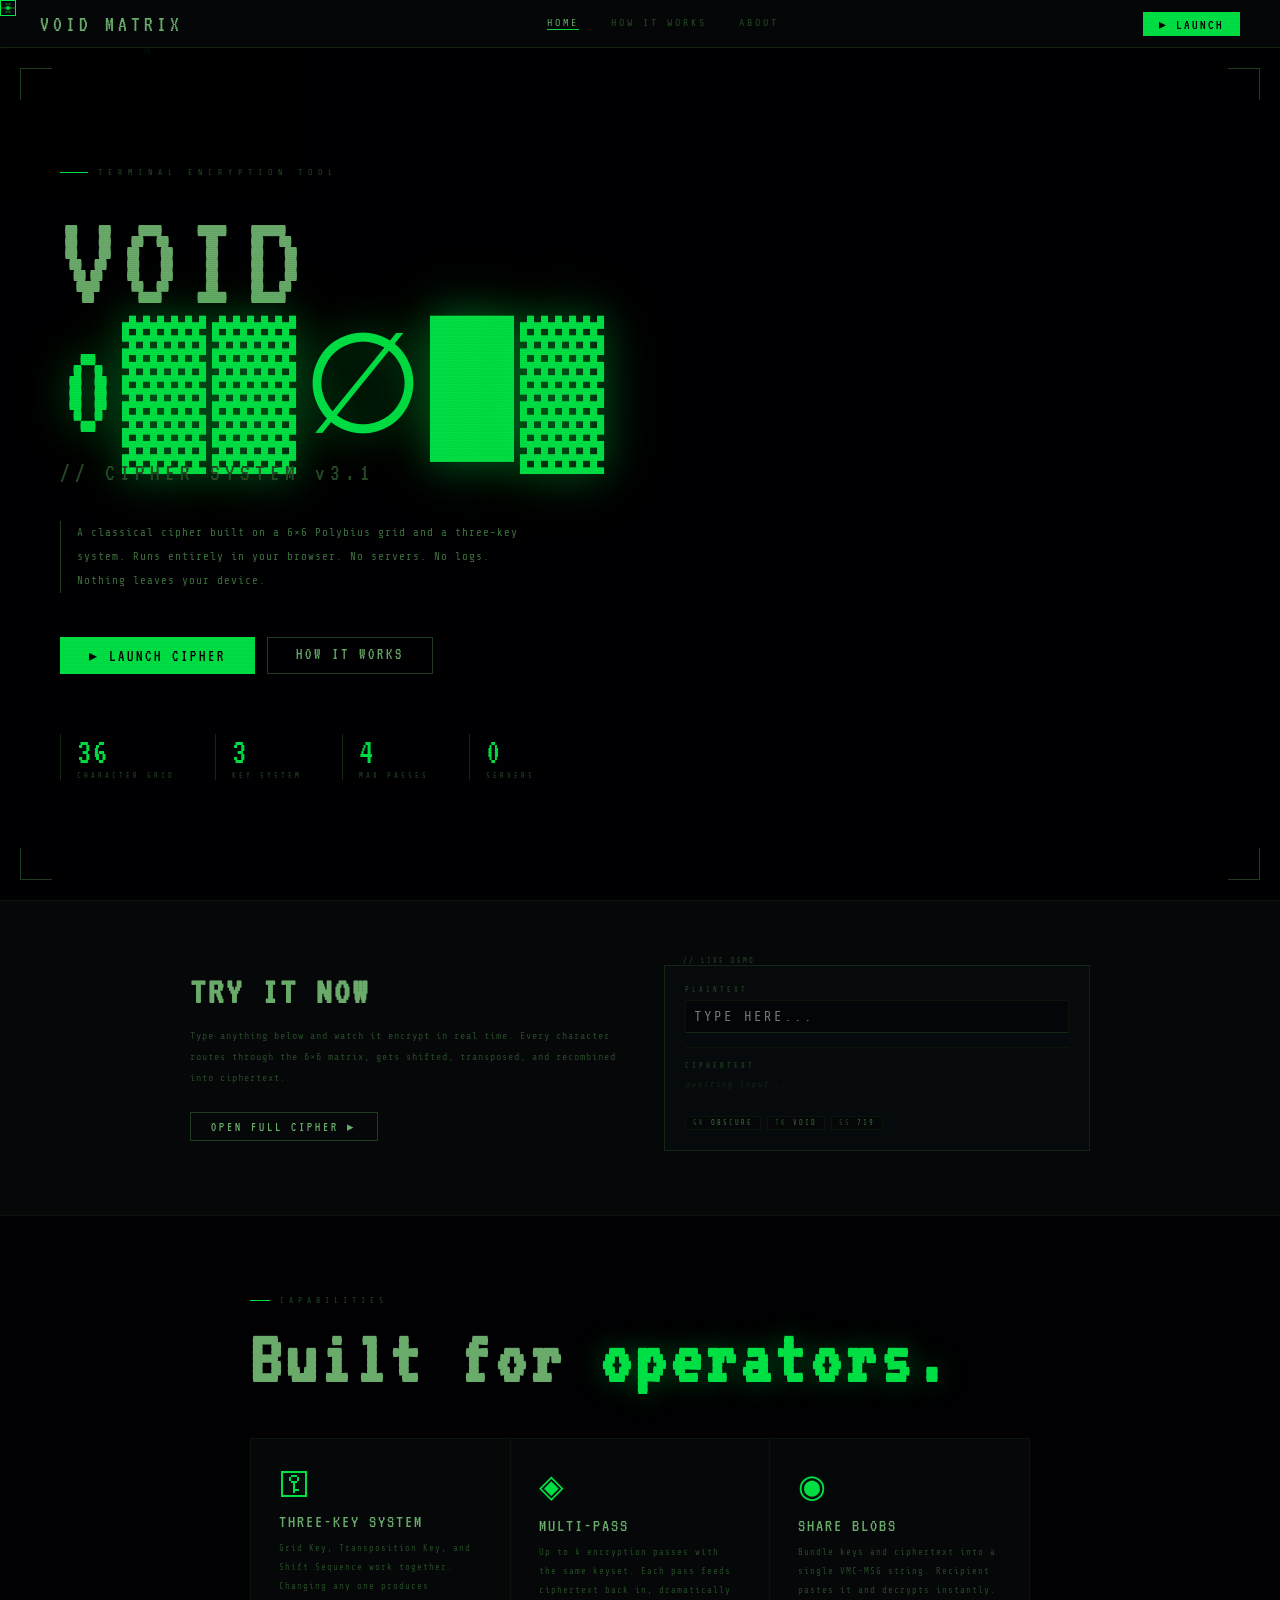
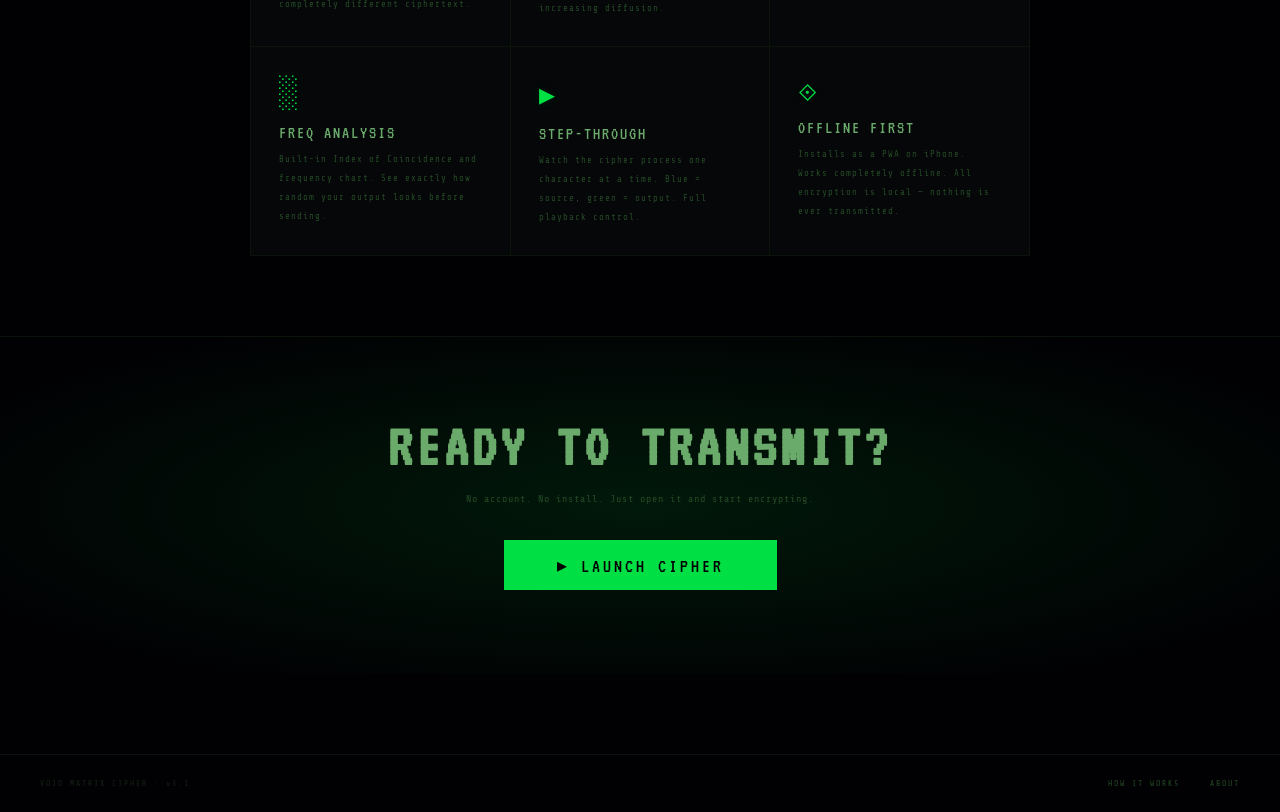
==== commit 241fc439: "Add files via upload" ====
--- a/index.html
+++ b/index.html
@@ -9,8 +9,18 @@
 <meta property="og:title" content="Void Matrix — Terminal Encryption">
 <meta property="og:description" content="A terminal cipher tool. Three keys. Zero servers. Nothing leaves your device.">
 <meta property="og:type" content="website">
+<meta property="og:site_name" content="Void Matrix">
+<meta property="og:image" content="icon-512.png">
+<meta name="twitter:card" content="summary">
+<meta name="twitter:title" content="Void Matrix — Terminal Encryption">
+<meta name="twitter:description" content="A terminal cipher tool. Three keys. Zero servers. Nothing leaves your device.">
+<meta name="twitter:image" content="icon-512.png">
 <link rel="manifest" href="manifest.json">
+<link rel="icon" href="icon-192.png" type="image/png">
 <link rel="apple-touch-icon" href="icon-512.png">
+<link rel="preconnect" href="https://fonts.googleapis.com">
+<link rel="preconnect" href="https://fonts.gstatic.com" crossorigin>
+<link href="https://fonts.googleapis.com/css2?family=VT323&family=Share+Tech+Mono&display=swap" rel="stylesheet">
 <link rel="stylesheet" href="style.css">
 <style>
 /* ── HERO ────────────────────────────────────── */
@@ -133,21 +143,22 @@
 </style>
 </head>
 <body>
+<a class="skip-link" href="#main">SKIP TO CONTENT</a>
 
 <div class="cursor" id="cursor"></div>
 
 <nav class="nav">
   <a href="index.html" class="nav-brand">VOID MATRIX</a>
-  <button class="nav-menu-btn" onclick="toggleNav()">☰</button>
+  <button class="nav-menu-btn" type="button" aria-label="Toggle navigation">☰ MENU</button>
   <div class="nav-links" id="navLinks">
     <a href="index.html" class="nav-link active">HOME</a>
     <a href="how-it-works.html" class="nav-link">HOW IT WORKS</a>
     <a href="about.html" class="nav-link">ABOUT</a>
-    <a href="cipher.html" class="nav-launch">▸ LAUNCH</a>
-  </div>
+  </div>
+  <a href="cipher.html" class="nav-launch">▸ LAUNCH</a>
 </nav>
 
-<section class="hero">
+<section class="hero" id="main" tabindex="-1">
   <canvas class="hero-canvas" id="heroCanvas"></canvas>
   <div class="corner corner-tl"></div>
   <div class="corner corner-tr"></div>
@@ -156,7 +167,7 @@
   <div class="hero-content">
     <div class="hero-eyebrow">TERMINAL ENCRYPTION TOOL</div>
     <div class="hero-title"><span id="heroVoid">VOID</span><br><span class="acc" id="heroAcc">MATRIX</span></div>
-    <div class="hero-sub">// CIPHER SYSTEM v3.0</div>
+    <div class="hero-sub">// CIPHER SYSTEM <span data-vmc-version>v3.1</span></div>
     <p class="hero-desc">A classical cipher built on a 6×6 Polybius grid and a three-key system. Runs entirely in your browser. No servers. No logs. Nothing leaves your device.</p>
     <div class="hero-actions">
       <a href="cipher.html" class="btn btn-primary">▸ LAUNCH CIPHER</a>
@@ -213,33 +224,18 @@
 </section>
 
 <footer class="footer">
-  <div class="footer-l">VOID MATRIX CIPHER · v3.0</div>
+  <div class="footer-l">VOID MATRIX CIPHER · <span data-vmc-version>v3.1</span></div>
   <div class="footer-r">
     <a href="how-it-works.html">HOW IT WORKS</a> &nbsp;·&nbsp;
     <a href="about.html">ABOUT</a>
   </div>
 </footer>
 
+<script src="site.js" defer></script>
 <script>
-// ── CURSOR ───────────────────────────────────────
-const cursor=document.getElementById('cursor');
-if(cursor&&window.matchMedia('(pointer:fine)').matches){
-  document.addEventListener('mousemove',e=>{
-    cursor.style.left=e.clientX+'px';
-    cursor.style.top=e.clientY+'px';
-  });
-  document.addEventListener('mousedown',()=>cursor.classList.add('click'));
-  document.addEventListener('mouseup',()=>cursor.classList.remove('click'));
-  document.querySelectorAll('a,button,input').forEach(el=>{
-    el.addEventListener('mouseenter',()=>cursor.classList.add('hover'));
-    el.addEventListener('mouseleave',()=>cursor.classList.remove('hover'));
-  });
-} else if(cursor){cursor.style.display='none';}
-
-// ── NAV ──────────────────────────────────────────
-function toggleNav(){document.getElementById('navLinks').classList.toggle('open');}
-
 // ── MATRIX RAIN ──────────────────────────────────
+// Skipped entirely when the OS asks for reduced motion.
+if(!window.matchMedia('(prefers-reduced-motion: reduce)').matches){
 const canvas=document.getElementById('heroCanvas');
 const ctx=canvas.getContext('2d');
 const CHARS='ABCDEFGHIJKLMNOPQRSTUVWXYZ0123456789';
@@ -369,6 +365,7 @@
   entries.forEach(e=>{if(e.isIntersecting)e.target.classList.add('visible');});
 },{threshold:0.1});
 document.querySelectorAll('.reveal').forEach(el=>obs.observe(el));
+}
 </script>
 </body>
 </html>
--- a/style.css
+++ b/style.css
@@ -1,16 +1,20 @@
-@import url('https://fonts.googleapis.com/css2?family=VT323&family=Share+Tech+Mono&display=swap');
-
 *{margin:0;padding:0;box-sizing:border-box;}
 
-/* Custom cursor — desktop only */
-*{cursor:none !important;}
-.cursor{
-  position:fixed;pointer-events:none;z-index:99999;
-  width:16px;height:16px;
-  border:1px solid var(--acc);
-  transform:translate(-50%,-50%);
-  transition:width .1s,height .1s,border-color .12s,background .12s;
-  mix-blend-mode:screen;
+/* Custom cursor — fine pointers only.
+   Gated on pointer type rather than viewport width so tablets and
+   touch laptops between 601px and 1024px keep a usable cursor. */
+.cursor{display:none;}
+@media (pointer:fine){
+  *{cursor:none !important;}
+  .cursor{
+    display:block;
+    position:fixed;top:0;left:0;pointer-events:none;z-index:99999;
+    width:16px;height:16px;
+    border:1px solid var(--acc);
+    will-change:transform;
+    transition:width .1s,height .1s,border-color .12s,background .12s,opacity .15s;
+    mix-blend-mode:screen;
+  }
 }
 .cursor::before{
   content:'';position:absolute;top:50%;left:50%;
@@ -27,10 +31,6 @@
 }
 .cursor.hover{width:26px;height:26px;border-color:var(--t3);background:var(--accg);}
 .cursor.click{width:10px;height:10px;background:var(--accg2);}
-@media(max-width:600px){
-  *{cursor:auto !important;}
-  .cursor{display:none;}
-}
 
 :root{
   --void:#010103;--panel:#050709;--win:#070a0d;
@@ -43,8 +43,23 @@
 html,body{
   background:var(--void);color:var(--t3);
   font-family:'Share Tech Mono',monospace;
-  min-height:100vh;overflow-x:hidden;
-}
+  min-height:100vh;min-height:100dvh;overflow-x:hidden;
+  -webkit-text-size-adjust:100%;
+}
+
+/* Keyboard focus — visible without polluting mouse interaction */
+:focus-visible{
+  outline:1px solid var(--acc);
+  outline-offset:2px;
+}
+
+/* Skip link for keyboard and screen-reader users */
+.skip-link{
+  position:absolute;left:-9999px;top:0;z-index:200;
+  background:var(--acc);color:#000;padding:8px 16px;
+  font-family:'VT323',monospace;font-size:14px;letter-spacing:2px;
+}
+.skip-link:focus{left:0;}
 body::after{
   content:'';position:fixed;inset:0;pointer-events:none;z-index:9998;
   background:repeating-linear-gradient(0deg,rgba(0,0,0,0.045) 0,rgba(0,0,0,0.045) 1px,transparent 1px,transparent 2px);
@@ -54,7 +69,9 @@
 .nav{
   position:sticky;top:0;z-index:100;
   background:rgba(5,7,9,0.96);border-bottom:1px solid var(--bd1);
-  padding:0 40px;height:48px;
+  padding:0 calc(40px + env(safe-area-inset-right)) 0 calc(40px + env(safe-area-inset-left));
+  height:calc(48px + env(safe-area-inset-top));
+  padding-top:env(safe-area-inset-top);
   display:flex;align-items:center;justify-content:space-between;
   backdrop-filter:blur(12px);
 }
@@ -89,21 +106,43 @@
   color:var(--t2);font-family:'VT323',monospace;font-size:16px;padding:2px 8px;
 }
 @media(max-width:600px){
-  .nav{padding:0 16px;}
+  .nav{
+    padding:0 calc(16px + env(safe-area-inset-right)) 0 calc(16px + env(safe-area-inset-left));
+    padding-top:env(safe-area-inset-top);
+    gap:8px;
+  }
+  .nav-brand{font-size:19px;letter-spacing:3px;}
   .nav-links{
-    display:none;position:absolute;top:48px;left:0;right:0;
+    display:none;position:absolute;
+    top:calc(48px + env(safe-area-inset-top));left:0;right:0;
     background:var(--panel);border-bottom:1px solid var(--bd1);
     flex-direction:column;gap:0;padding:8px 0;
   }
   .nav-links.open{display:flex;}
-  .nav-link{padding:10px 20px;width:100%;}
-  .nav-launch{display:none;}
-  .nav-menu-btn{display:block;}
+  .nav-link{padding:14px 20px;width:100%;font-size:11px;}
+  /* LAUNCH stays visible — it is the primary action on a mobile-first tool.
+     It now sits outside .nav-links in the markup so collapsing the dropdown
+     no longer takes the primary CTA with it. */
+  .nav-launch{
+    display:inline-flex;align-items:center;
+    font-size:13px;padding:4px 12px;letter-spacing:1px;
+    margin-left:auto;order:2;
+  }
+  .nav-menu-btn{order:3;display:block;min-height:32px;min-width:40px;}
+  .nav-brand{order:1;}
+  .nav-links{order:4;}
 }
 
 /* ── PAGE WRAPPER ────────────────────────────── */
-.page{max-width:900px;margin:0 auto;padding:60px 40px;}
-@media(max-width:600px){.page{padding:32px 16px;}}
+.page{
+  max-width:900px;margin:0 auto;
+  padding:60px calc(40px + env(safe-area-inset-right)) 60px calc(40px + env(safe-area-inset-left));
+}
+@media(max-width:600px){
+  .page{
+    padding:32px calc(16px + env(safe-area-inset-right)) 32px calc(16px + env(safe-area-inset-left));
+  }
+}
 
 /* ── TYPOGRAPHY ──────────────────────────────── */
 .page-eyebrow{
@@ -197,7 +236,12 @@
 .footer-r{font-size:8px;letter-spacing:2px;color:var(--t0);}
 .footer-r a{color:var(--t1);text-decoration:none;transition:color .12s;}
 .footer-r a:hover{color:var(--t3);}
-@media(max-width:600px){.footer{padding:24px 16px;flex-direction:column;gap:8px;text-align:center;}}
+@media(max-width:600px){
+  .footer{
+    padding:24px 16px calc(24px + env(safe-area-inset-bottom));
+    flex-direction:column;gap:8px;text-align:center;
+  }
+}
 
 /* ── SCROLL REVEAL ───────────────────────────── */
 .reveal{opacity:0;transform:translateY(20px);transition:opacity .7s ease,transform .7s ease;}
@@ -210,3 +254,45 @@
 
 /* ── FLICKER ─────────────────────────────────── */
 @keyframes flicker{0%,94%,100%{opacity:1}95%{opacity:.97}96.5%{opacity:.99}97.8%{opacity:.95}98.5%{opacity:.98}}
+
+/* ── REDUCED MOTION ──────────────────────────────
+   Scanlines, flicker, reveals and hover transforms all come off for
+   anyone who has asked the OS to reduce motion. The scanline overlay
+   is a fixed repeating gradient over the whole viewport, which is the
+   single most likely element here to cause discomfort, so it goes too. */
+@media (prefers-reduced-motion: reduce){
+  *,*::before,*::after{
+    animation-duration:.001ms !important;
+    animation-iteration-count:1 !important;
+    transition-duration:.001ms !important;
+    scroll-behavior:auto !important;
+  }
+  body::after{display:none;}
+  .reveal{opacity:1 !important;transform:none !important;}
+  .btn::before{display:none;}
+  .card:hover{box-shadow:none;}
+}
+
+/* ── READABILITY ─────────────────────────────────
+   The terminal look depends on small type, but 7–10px with 1px tracking
+   is past the point of legibility on a phone. These bumps are mobile-only
+   so the desktop composition is untouched. */
+@media (max-width:600px){
+  .page-lead{font-size:13px;line-height:2.0;}
+  .body-text{font-size:12.5px;line-height:2.0;}
+  .about-section p{font-size:12.5px;line-height:2.0;}
+  .card-body{font-size:11.5px;line-height:1.9;}
+  .card-label{font-size:9px;letter-spacing:2px;}
+  .page-eyebrow{font-size:9px;letter-spacing:4px;}
+  .footer-l,.footer-r{font-size:9.5px;}
+  .divider::before{font-size:8.5px;}
+  .accent-block p{font-size:12.5px;line-height:2.0;}
+  .spec-table td{font-size:11px;}
+  .principle-body{font-size:11px;line-height:1.85;}
+}
+
+/* Tap targets: anything interactive clears the 44px minimum on touch */
+@media (pointer:coarse){
+  .nav-link,.nav-launch,.btn{min-height:44px;display:flex;align-items:center;justify-content:center;}
+  .footer-r a{display:inline-block;padding:6px 4px;}
+}
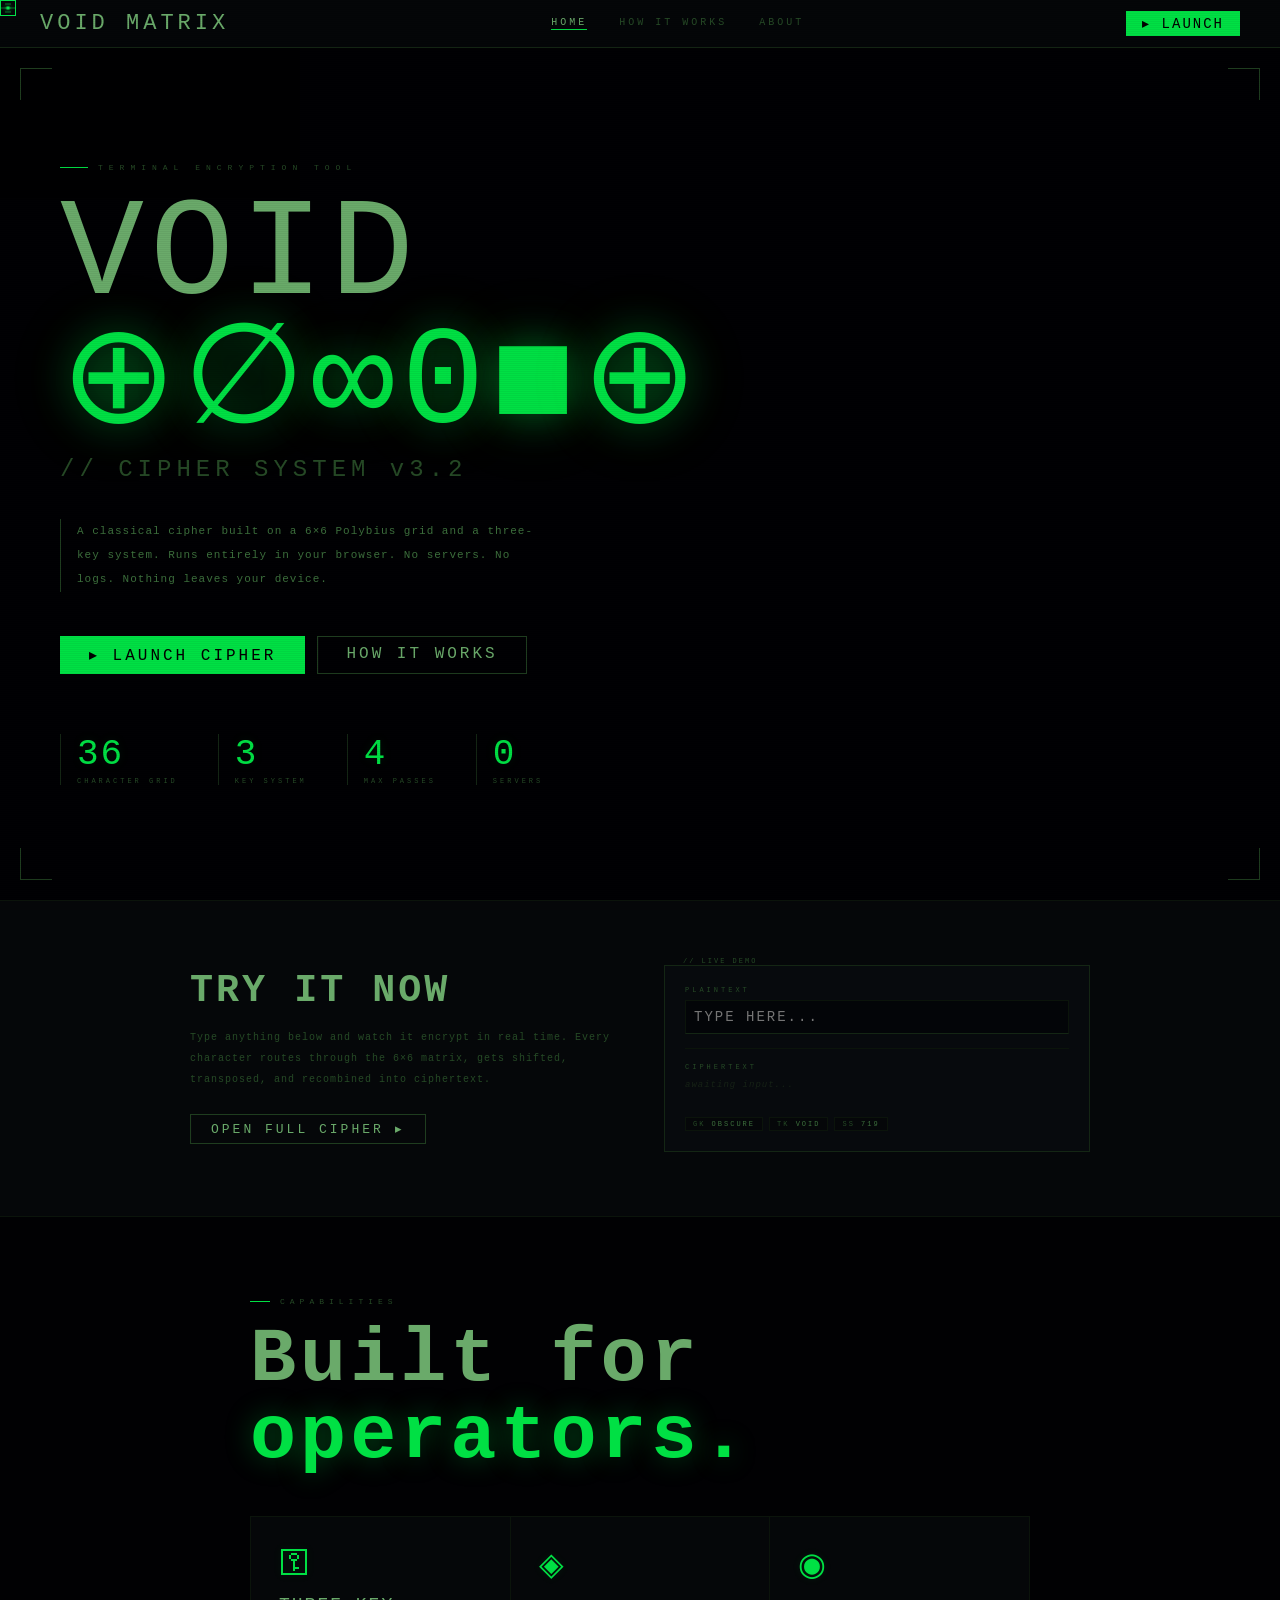
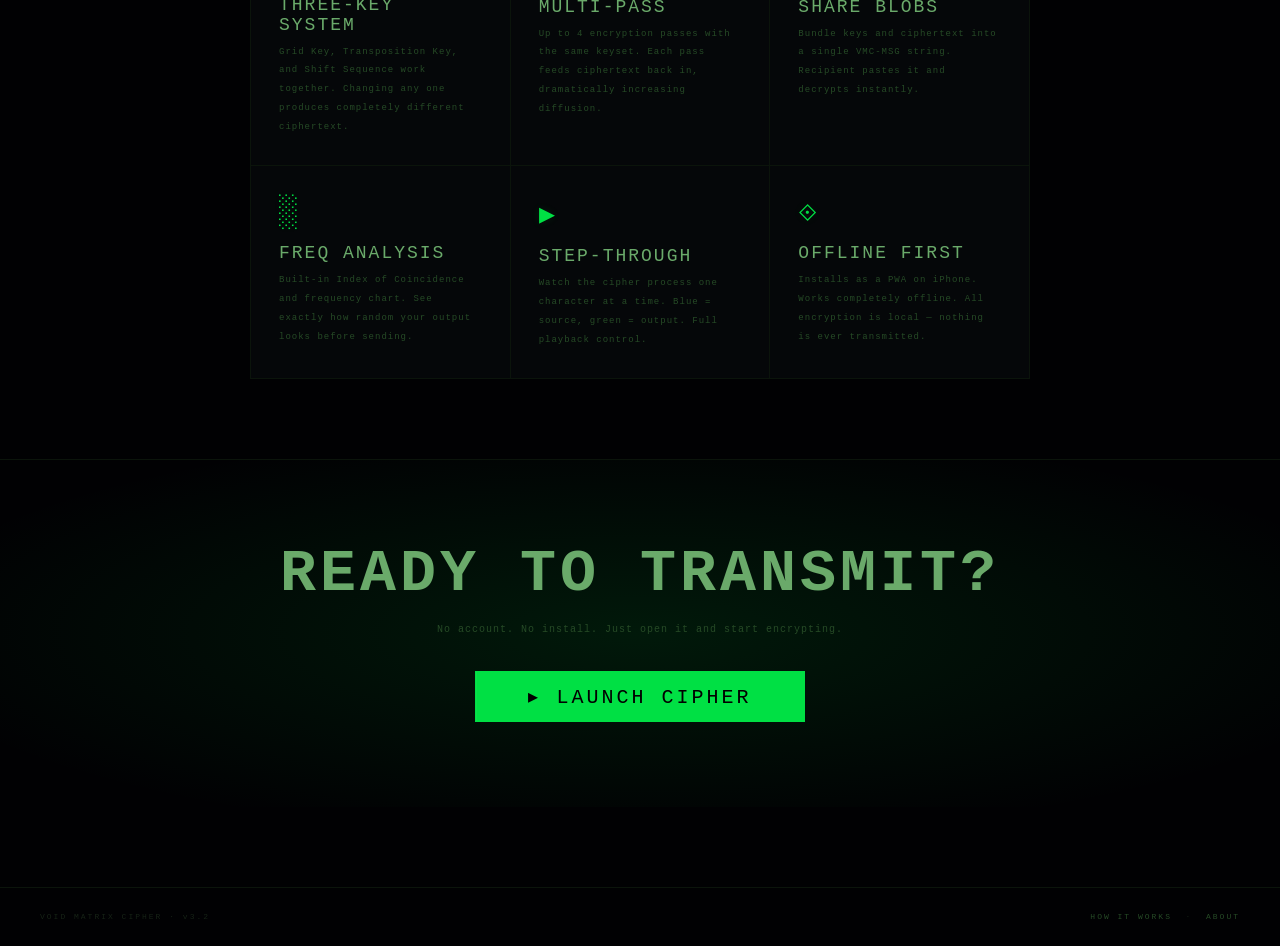
==== commit 47c747aa: "Harden crypto, enforce a real CSP, restore missing icons Addresses a review of the whole site. Group" ====
--- a/index.html
+++ b/index.html
@@ -6,6 +6,16 @@
 <title>Void Matrix — Terminal Encryption</title>
 <meta name="description" content="Void Matrix — a terminal cipher tool built on a 6×6 Polybius grid with a three-key system. Runs entirely in your browser.">
 <meta name="theme-color" content="#010103">
+<!-- Content-Security-Policy.
+     script-src is 'self' with no inline scripts and no third-party origins.
+     style-src needs 'unsafe-inline' for the page's inline style= attributes
+     and <style> blocks. frame-ancestors is intentionally absent: it is
+     ignored in a meta tag. If you serve this from a host you control, send
+     these as real headers and add frame-ancestors 'none' plus
+     X-Content-Type-Options: nosniff. -->
+<meta http-equiv="Content-Security-Policy" content="default-src 'none'; script-src 'self'; style-src 'self' 'unsafe-inline' https://fonts.googleapis.com; font-src https://fonts.gstatic.com; img-src 'self' data:; connect-src 'self'; manifest-src 'self'; worker-src 'self'; base-uri 'none'; form-action 'none'">
+<meta name="referrer" content="no-referrer">
+
 <meta property="og:title" content="Void Matrix — Terminal Encryption">
 <meta property="og:description" content="A terminal cipher tool. Three keys. Zero servers. Nothing leaves your device.">
 <meta property="og:type" content="website">
@@ -21,6 +31,7 @@
 <link rel="preconnect" href="https://fonts.googleapis.com">
 <link rel="preconnect" href="https://fonts.gstatic.com" crossorigin>
 <link href="https://fonts.googleapis.com/css2?family=VT323&family=Share+Tech+Mono&display=swap" rel="stylesheet">
+<link rel="stylesheet" href="tokens.css">
 <link rel="stylesheet" href="style.css">
 <style>
 /* ── HERO ────────────────────────────────────── */
@@ -231,141 +242,8 @@
   </div>
 </footer>
 
+<script src="version.js" defer></script>
 <script src="site.js" defer></script>
-<script>
-// ── MATRIX RAIN ──────────────────────────────────
-// Skipped entirely when the OS asks for reduced motion.
-if(!window.matchMedia('(prefers-reduced-motion: reduce)').matches){
-const canvas=document.getElementById('heroCanvas');
-const ctx=canvas.getContext('2d');
-const CHARS='ABCDEFGHIJKLMNOPQRSTUVWXYZ0123456789';
-let drops=[];
-const FS=13;
-
-function resize(){
-  canvas.width=canvas.offsetWidth;
-  canvas.height=canvas.offsetHeight;
-  const cols=Math.floor(canvas.width/FS);
-  drops=Array.from({length:cols},()=>Math.random()*-canvas.height/FS);
-}
-resize();
-window.addEventListener('resize',resize);
-
-function rain(){
-  ctx.fillStyle='rgba(1,1,3,0.06)';
-  ctx.fillRect(0,0,canvas.width,canvas.height);
-  ctx.font=FS+'px monospace';
-  drops.forEach((y,i)=>{
-    const ch=CHARS[Math.floor(Math.random()*CHARS.length)];
-    ctx.fillStyle=`rgba(0,224,68,${Math.random()*0.5+0.15})`;
-    ctx.fillText(ch,i*FS,y*FS);
-    if(y*FS>canvas.height&&Math.random()>0.975) drops[i]=0;
-    drops[i]+=0.4;
-  });
-}
-setInterval(rain,50);
-
-// ── HERO GLITCH ───────────────────────────────────
-const GLITCH='█▓▒░▄▀■◆∞∅⊕';
-const NOISE='01';
-
-function glitchEl(el,target,onDone){
-  el.innerHTML='';
-  const spans=target.split('').map(ch=>{
-    const s=document.createElement('span');
-    s.dataset.ch=ch;
-    s.textContent=ch===' '?' ':NOISE[Math.floor(Math.random()*2)];
-    el.appendChild(s);
-    return s;
-  });
-  const n=setInterval(()=>{
-    spans.forEach(s=>{
-      if(!s.classList.contains('r')&&s.dataset.ch!==' '){
-        s.textContent=Math.random()<0.5?NOISE[Math.floor(Math.random()*2)]:GLITCH[Math.floor(Math.random()*GLITCH.length)];
-        s.style.color=Math.random()<0.12?'var(--acc)':'';
-      }
-    });
-  },40);
-  setTimeout(()=>{
-    clearInterval(n);
-    let done=0;
-    const valid=spans.filter(s=>s.dataset.ch!==' ');
-    spans.forEach((s,i)=>{
-      if(s.dataset.ch===' '){s.textContent=' ';return;}
-      const g=setInterval(()=>{if(!s.classList.contains('r'))s.textContent=GLITCH[Math.floor(Math.random()*GLITCH.length)];},35);
-      setTimeout(()=>{
-        clearInterval(g);
-        s.textContent=s.dataset.ch;s.style.color='';s.classList.add('r');
-        done++;
-        if(done>=valid.length&&onDone) onDone();
-      },i*44+Math.random()*55);
-    });
-  },520);
-}
-
-setTimeout(()=>{
-  glitchEl(document.getElementById('heroVoid'),'VOID',()=>{
-    setTimeout(()=>glitchEl(document.getElementById('heroAcc'),'MATRIX'),100);
-  });
-},500);
-
-// ── LIVE DEMO ─────────────────────────────────────
-const ALPHA='ABCDEFGHIJKLMNOPQRSTUVWXYZ0123456789';
-function bG(kw){
-  kw=(kw||'OBSCURE').toUpperCase();
-  const s=new Set(),g=[];
-  for(const c of kw) if(ALPHA.includes(c)&&!s.has(c)){s.add(c);g.push(c);}
-  for(const c of ALPHA) if(!s.has(c)){s.add(c);g.push(c);}
-  const m=[];for(let r=0;r<6;r++) m.push(g.slice(r*6,r*6+6));
-  return m;
-}
-function fnd(m,ch){for(let r=0;r<6;r++)for(let c=0;c<6;c++)if(m[r][c]===ch)return[r+1,c+1];return null;}
-function gt(m,r,c){return m[r-1][c-1];}
-function pSh(s){const d=s.replace(/\D/g,'');return(d||'1').split('').map(Number);}
-function svv(v,s){return(((v-1+s)%6)+1);}
-function cT(seq,kw){
-  kw=kw.toUpperCase().replace(/[^A-Z]/g,'')||'A';
-  const L=kw.length,n=seq.length,fr=Math.floor(n/L),rem=n%L;
-  const tbl=Array.from({length:L},()=>[]);
-  let idx=0;const rows=fr+(rem?1:0);
-  for(let r=0;r<rows;r++)for(let c=0;c<L;c++)if(idx<n)tbl[c].push(seq[idx++]);
-  const ord=kw.split('').map((c,i)=>({c,i})).sort((a,b)=>a.c<b.c?-1:a.c>b.c?1:a.i-b.i);
-  const res=[];for(const{i}of ord)res.push(...tbl[i]);
-  return res;
-}
-function enc(txt){
-  const m=bG('OBSCURE'),sh=pSh('719');
-  const clean=txt.toUpperCase().replace(/[^A-Z0-9]/g,'');
-  if(!clean)return'';
-  const rows=[],cols=[];
-  for(const c of clean){const p=fnd(m,c);if(p){rows.push(p[0]);cols.push(p[1]);}}
-  const sr=rows.map((v,i)=>svv(v,sh[i%sh.length]));
-  const sc=cols.map((v,i)=>svv(v,sh[i%sh.length]));
-  const trans=cT([...sr,...sc],'VOID');
-  let ct='';
-  for(let i=0;i<trans.length-1;i+=2)ct+=gt(m,trans[i],trans[i+1]);
-  return ct;
-}
-
-let dd=null;
-document.getElementById('demoInput').addEventListener('input',function(){
-  clearTimeout(dd);
-  const val=this.value.trim();
-  const out=document.getElementById('demoOutput');
-  if(!val){out.textContent='awaiting input...';out.className='demo-output empty';return;}
-  dd=setTimeout(()=>{
-    const ct=enc(val);
-    out.textContent=ct||'awaiting input...';
-    out.className=ct?'demo-output':'demo-output empty';
-  },60);
-});
-
-// ── SCROLL REVEAL ─────────────────────────────────
-const obs=new IntersectionObserver(entries=>{
-  entries.forEach(e=>{if(e.isIntersecting)e.target.classList.add('visible');});
-},{threshold:0.1});
-document.querySelectorAll('.reveal').forEach(el=>obs.observe(el));
-}
-</script>
+<script src="hero-rain.js" defer></script>
 </body>
 </html>
--- a/tokens.css
+++ b/tokens.css
@@ -0,0 +1,16 @@
+/* ═══════════════════════════════════════════════════════════════
+   Void Matrix — design tokens.
+
+   The palette used to be copy-pasted into both style.css and the
+   inline <style> in cipher.html, so the two could silently drift.
+   It now lives here only. applyHue() overwrites these same custom
+   properties at runtime, which is why there must be exactly one
+   declaration site.
+   ═══════════════════════════════════════════════════════════════ */
+:root{
+  --void:#010103;--panel:#050709;--win:#070a0d;
+  --bd0:#0b140b;--bd1:#142614;--bd2:#1f3d1f;
+  --t0:#162216;--t1:#264a26;--t2:#3d703d;--t3:#6aaa6a;--t4:#8acc8a;
+  --acc:#00e044;--accg:rgba(0,220,68,0.11);--accg2:rgba(0,220,68,0.22);
+  --dim-r:#b02200;--away:#cc8800;
+}
--- a/style.css
+++ b/style.css
@@ -32,13 +32,10 @@
 .cursor.hover{width:26px;height:26px;border-color:var(--t3);background:var(--accg);}
 .cursor.click{width:10px;height:10px;background:var(--accg2);}
 
-:root{
-  --void:#010103;--panel:#050709;--win:#070a0d;
-  --bd0:#0b140b;--bd1:#142614;--bd2:#1f3d1f;
-  --t0:#162216;--t1:#264a26;--t2:#3d703d;--t3:#6aaa6a;--t4:#8acc8a;
-  --acc:#00e044;--accg:rgba(0,220,68,0.11);--accg2:rgba(0,220,68,0.22);
-  --dim-r:#b02200;--away:#cc8800;
-}
+/* Design tokens are declared once in tokens.css, which every page links
+   ahead of this file. They used to be duplicated here and in the inline
+   <style> in cipher.html, so the two copies could drift apart silently
+   while applyHue() rewrote the same custom properties at runtime. */
 
 html,body{
   background:var(--void);color:var(--t3);
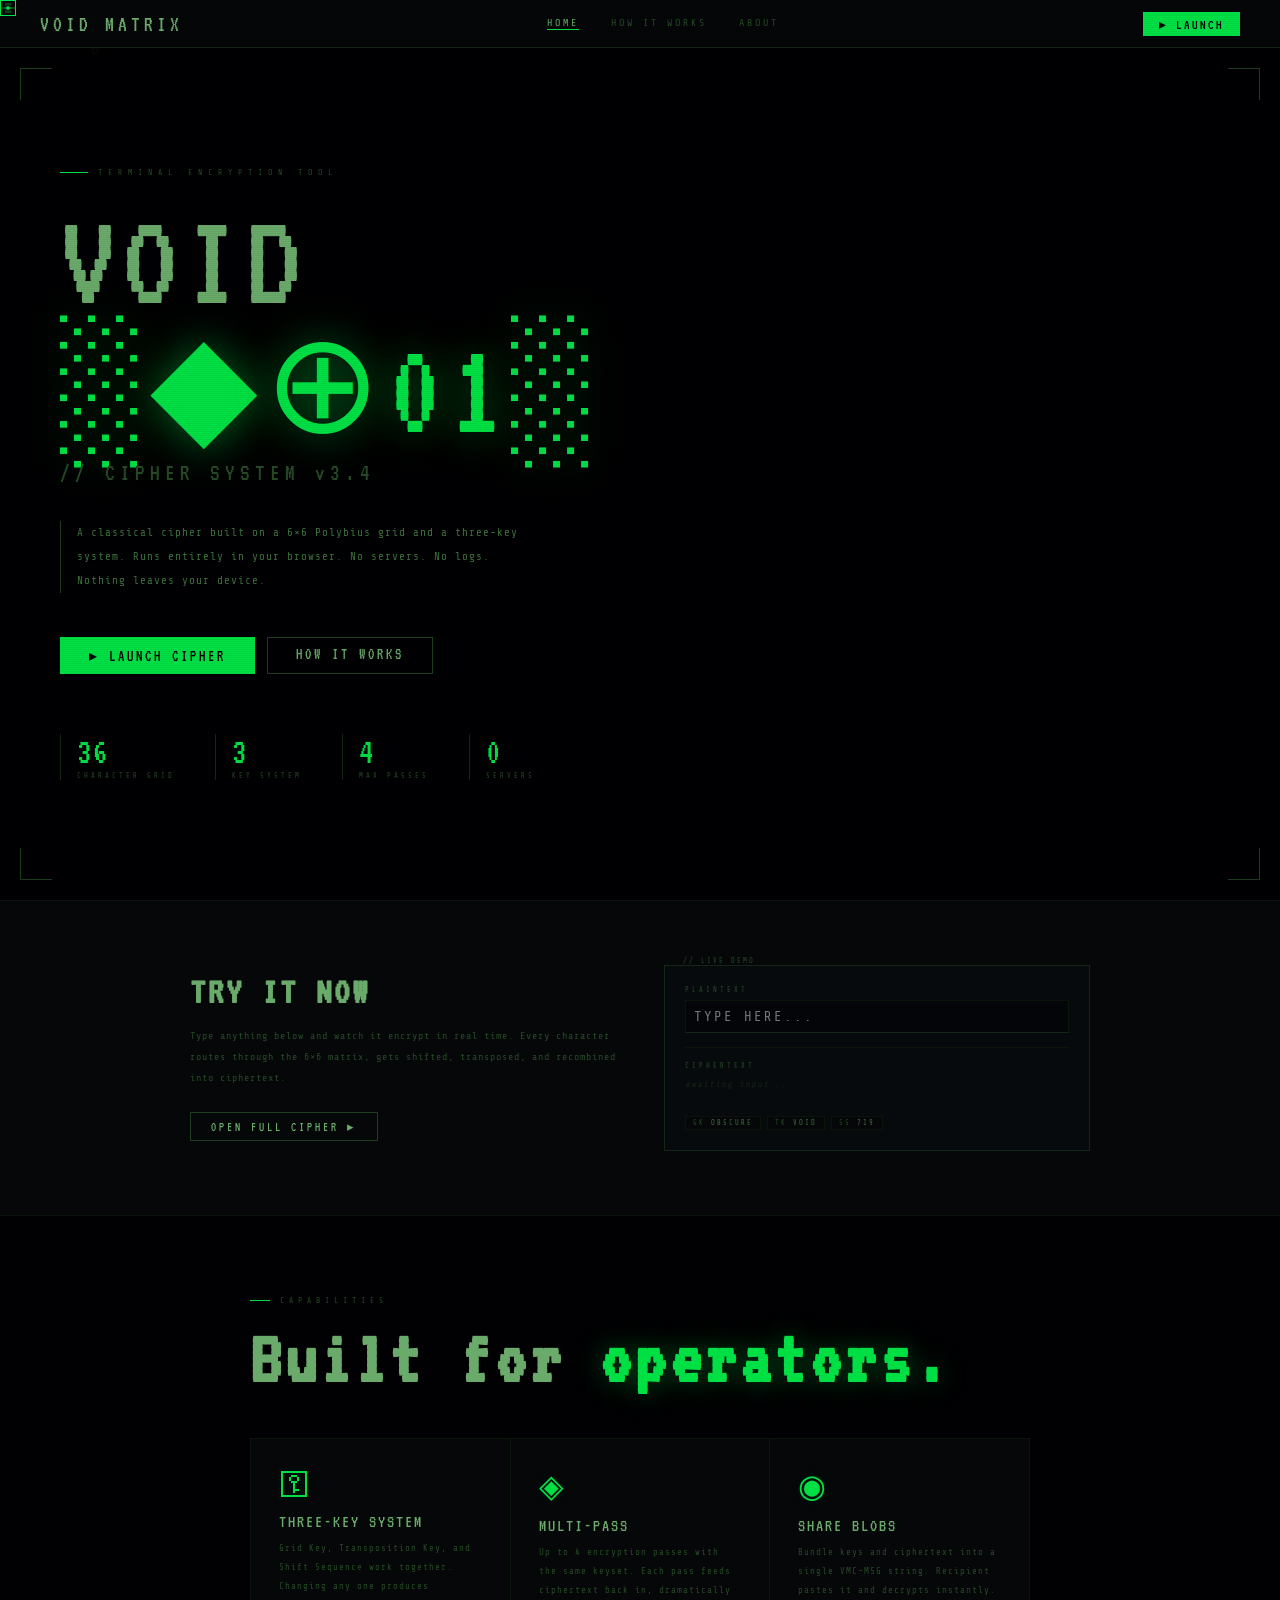
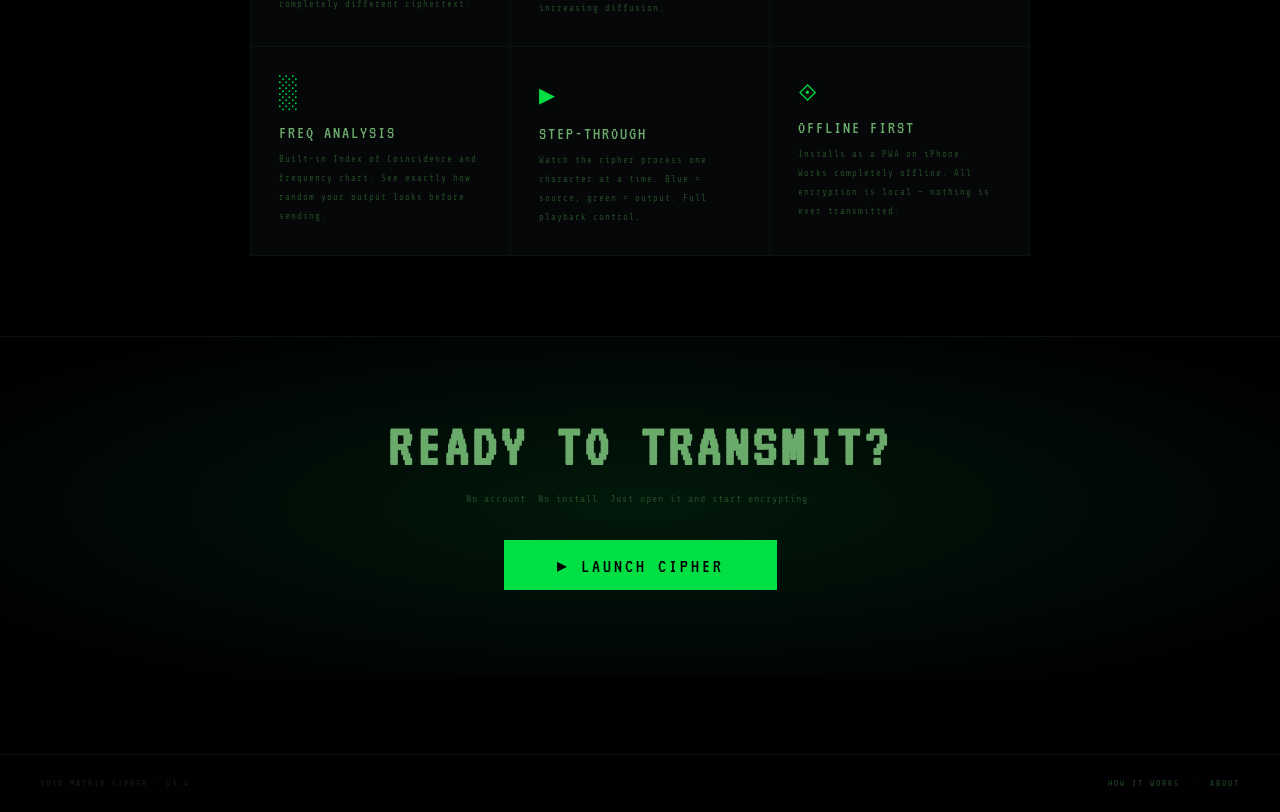
==== commit 10ca3945: "Self-host the web fonts; the app now makes no external requests Google Fonts was the last external o" ====
--- a/index.html
+++ b/index.html
@@ -7,13 +7,14 @@
 <meta name="description" content="Void Matrix — a terminal cipher tool built on a 6×6 Polybius grid with a three-key system. Runs entirely in your browser.">
 <meta name="theme-color" content="#010103">
 <!-- Content-Security-Policy.
-     script-src is 'self' with no inline scripts and no third-party origins.
-     style-src needs 'unsafe-inline' for the page's inline style= attributes
-     and <style> blocks. frame-ancestors is intentionally absent: it is
+     Every directive resolves to 'self' or 'none': no inline script, no
+     third-party origins, and self-hosted fonts, so the page makes no
+     external requests at all. style-src still needs 'unsafe-inline' for the
+     page's inline style= attributes and <style> blocks. frame-ancestors is intentionally absent: it is
      ignored in a meta tag. If you serve this from a host you control, send
      these as real headers and add frame-ancestors 'none' plus
      X-Content-Type-Options: nosniff. -->
-<meta http-equiv="Content-Security-Policy" content="default-src 'none'; script-src 'self'; style-src 'self' 'unsafe-inline' https://fonts.googleapis.com; font-src https://fonts.gstatic.com; img-src 'self' data:; connect-src 'self'; manifest-src 'self'; worker-src 'self'; base-uri 'none'; form-action 'none'">
+<meta http-equiv="Content-Security-Policy" content="default-src 'none'; script-src 'self'; style-src 'self' 'unsafe-inline'; font-src 'self'; img-src 'self' data:; connect-src 'self'; manifest-src 'self'; worker-src 'self'; base-uri 'none'; form-action 'none'">
 <meta name="referrer" content="no-referrer">
 
 <meta property="og:title" content="Void Matrix — Terminal Encryption">
@@ -28,9 +29,12 @@
 <link rel="manifest" href="manifest.json">
 <link rel="icon" href="icon-192.png" type="image/png">
 <link rel="apple-touch-icon" href="icon-512.png">
-<link rel="preconnect" href="https://fonts.googleapis.com">
-<link rel="preconnect" href="https://fonts.gstatic.com" crossorigin>
-<link href="https://fonts.googleapis.com/css2?family=VT323&family=Share+Tech+Mono&display=swap" rel="stylesheet">
+<!-- Fonts are self-hosted (see fonts.css and fonts/LICENSE.txt). Preloaded
+     because both families are used above the fold on every page; the
+     crossorigin attribute is required on font preloads even same-origin. -->
+<link rel="preload" href="fonts/vt323-latin-400-normal.woff2" as="font" type="font/woff2" crossorigin>
+<link rel="preload" href="fonts/share-tech-mono-latin-400-normal.woff2" as="font" type="font/woff2" crossorigin>
+<link rel="stylesheet" href="fonts.css">
 <link rel="stylesheet" href="tokens.css">
 <link rel="stylesheet" href="style.css">
 <style>
--- a/fonts.css
+++ b/fonts.css
@@ -0,0 +1,30 @@
+/* ═══════════════════════════════════════════════════════════════
+   Void Matrix — self-hosted web fonts.
+
+   These used to come from Google Fonts, which meant a request to a
+   third party on every page load of a tool that claims nothing leaves
+   your device. Serving them ourselves removes the app's last external
+   request and lets both style-src and font-src be 'self'.
+
+   latin subset, weight 400, woff2 only. Provenance, hashes and the
+   SIL Open Font License for both families are in fonts/LICENSE.txt.
+
+   font-display:swap is kept: the UI is legible in the fallback
+   monospace, so showing text immediately beats blocking on the font.
+   ═══════════════════════════════════════════════════════════════ */
+
+@font-face {
+  font-family: 'VT323';
+  font-style: normal;
+  font-weight: 400;
+  font-display: swap;
+  src: url('fonts/vt323-latin-400-normal.woff2') format('woff2');
+}
+
+@font-face {
+  font-family: 'Share Tech Mono';
+  font-style: normal;
+  font-weight: 400;
+  font-display: swap;
+  src: url('fonts/share-tech-mono-latin-400-normal.woff2') format('woff2');
+}
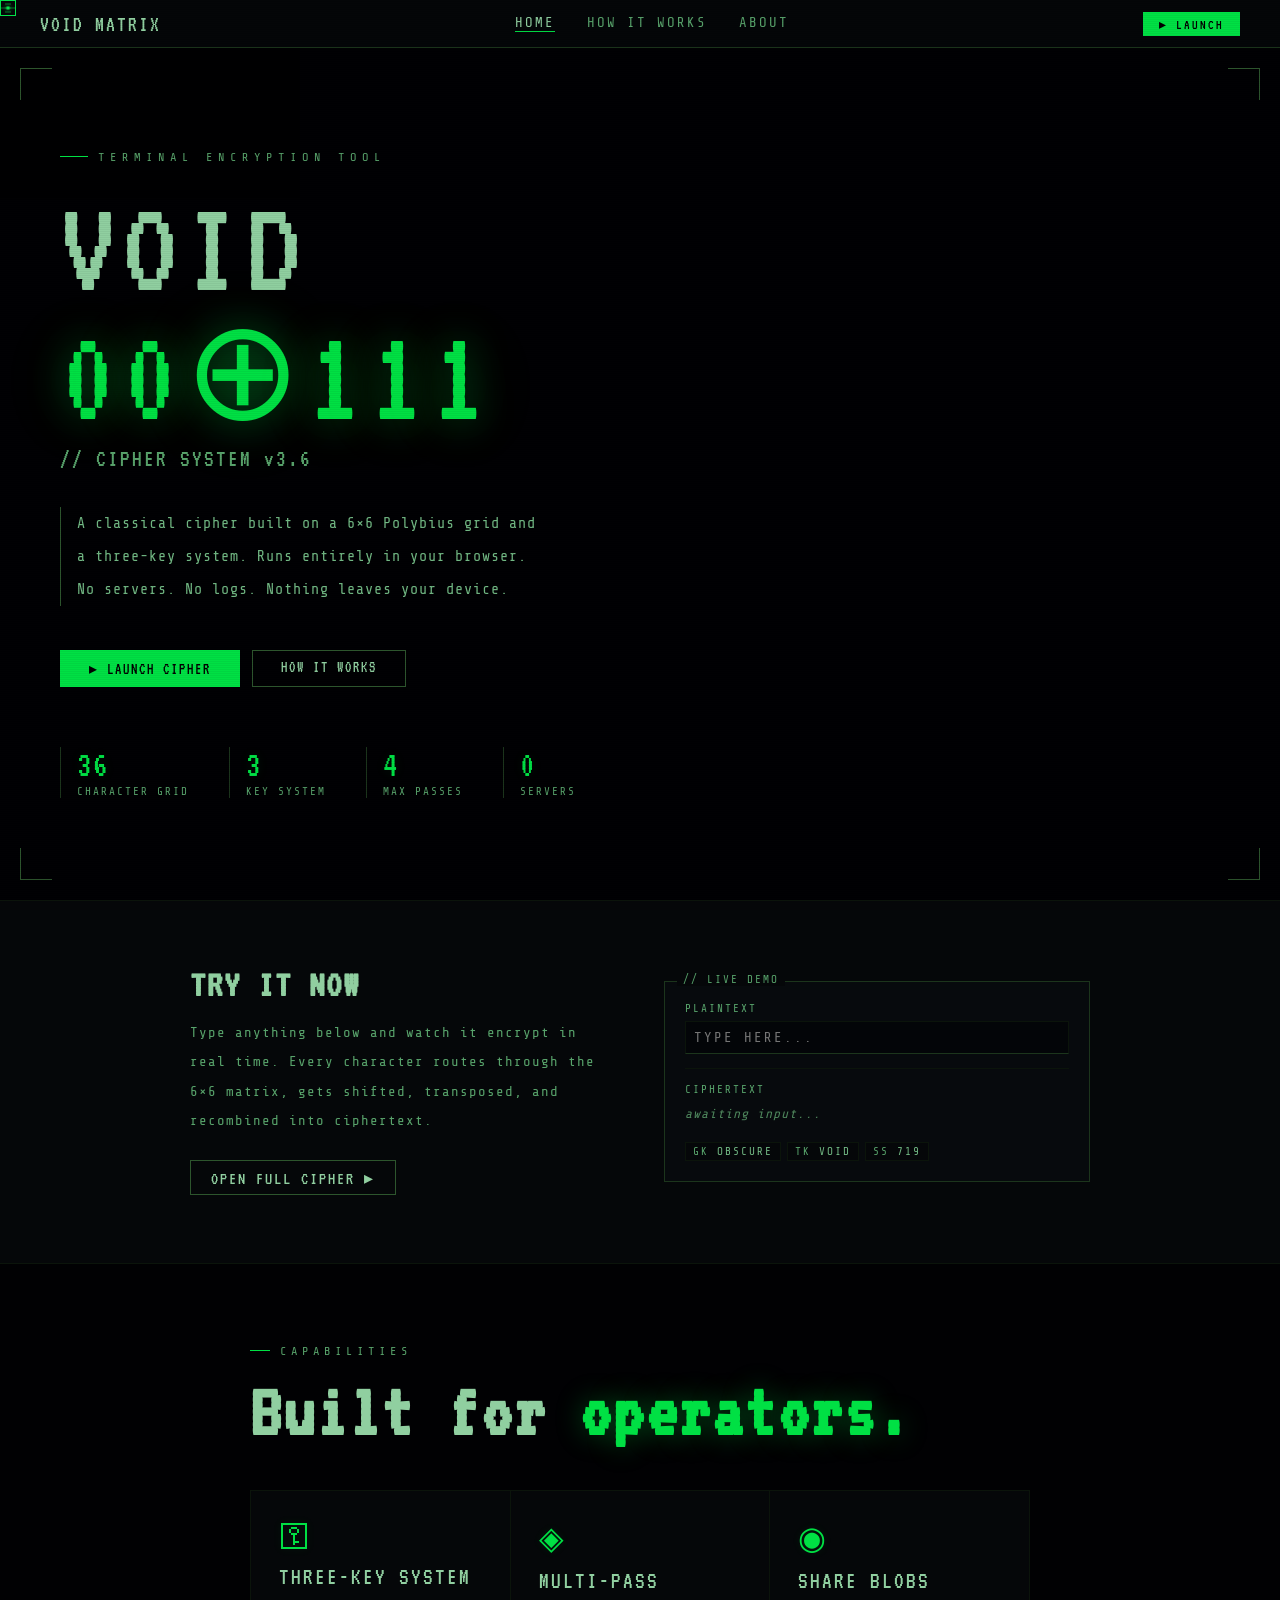
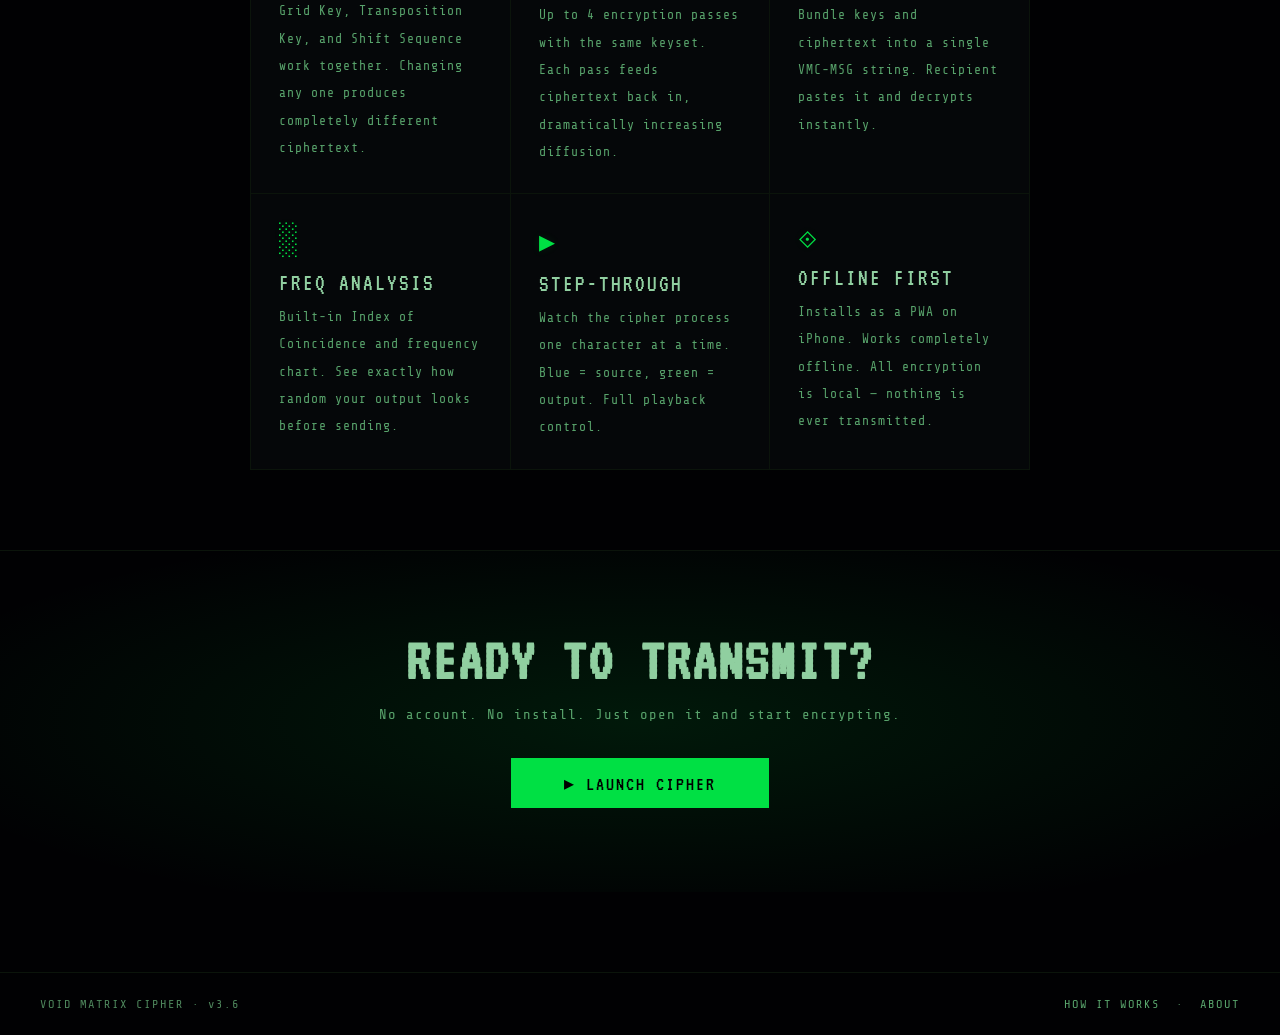
==== commit 75292d3c: "Rework type and colour for readability Everything outside the message boxes was hard to read. Measur" ====
--- a/index.html
+++ b/index.html
@@ -53,7 +53,7 @@
 .corner-br{bottom:20px;right:20px;border-width:0 1px 1px 0;}
 .hero-content{position:relative;z-index:1;max-width:720px;}
 .hero-eyebrow{
-  font-size:8px;letter-spacing:6px;color:var(--t1);margin-bottom:20px;
+  font-size:var(--fs-caption);letter-spacing:6px;color:var(--t1);margin-bottom:20px;
   display:flex;align-items:center;gap:10px;
   opacity:0;animation:fade-up .6s ease .2s forwards;
 }
@@ -67,11 +67,11 @@
 .hero-title .acc{color:var(--acc);text-shadow:0 0 40px rgba(0,224,68,0.4),0 0 80px rgba(0,224,68,0.15);}
 .hero-sub{
   font-family:'VT323',monospace;font-size:clamp(16px,2.5vw,24px);
-  letter-spacing:5px;color:var(--t1);margin-bottom:36px;
+  letter-spacing:var(--ls-wider);color:var(--t1);margin-bottom:36px;
   opacity:0;animation:fade-up .6s ease .5s forwards;
 }
 .hero-desc{
-  font-size:11px;color:var(--t2);letter-spacing:1px;line-height:2.2;
+  font-size:var(--fs-body);color:var(--t2);letter-spacing:var(--ls-normal);line-height:2.2;
   max-width:480px;margin-bottom:44px;
   border-left:1px solid var(--bd2);padding-left:16px;
   opacity:0;animation:fade-up .6s ease .7s forwards;
@@ -85,8 +85,8 @@
   opacity:0;animation:fade-up .6s ease 1.1s forwards;
 }
 .hero-stat{border-left:1px solid var(--bd1);padding-left:16px;}
-.hero-stat-num{font-family:'VT323',monospace;font-size:36px;letter-spacing:2px;color:var(--acc);text-shadow:0 0 12px var(--accg);}
-.hero-stat-lbl{font-size:7px;letter-spacing:3px;color:var(--t1);margin-top:2px;}
+.hero-stat-num{font-family:'VT323',monospace;font-size:36px;letter-spacing:var(--ls-wider);color:var(--acc);text-shadow:0 0 12px var(--accg);}
+.hero-stat-lbl{font-size:var(--fs-micro);letter-spacing:var(--ls-wider);color:var(--t1);margin-top:2px;}
 @keyframes fade-up{from{opacity:0;transform:translateY(16px);}to{opacity:1;transform:translateY(0);}}
 
 /* ── LIVE DEMO ───────────────────────────────── */
@@ -98,30 +98,30 @@
 @media(max-width:600px){.demo-section{padding:40px 20px;}}
 .demo-inner{max-width:900px;margin:0 auto;display:grid;grid-template-columns:1fr 1fr;gap:48px;align-items:center;}
 @media(max-width:650px){.demo-inner{grid-template-columns:1fr;gap:28px;}}
-.demo-text h2{font-family:'VT323',monospace;font-size:clamp(28px,3vw,44px);letter-spacing:3px;color:var(--t3);margin-bottom:14px;}
-.demo-text p{font-size:10px;color:var(--t1);letter-spacing:1px;line-height:2.1;margin-bottom:24px;}
+.demo-text h2{font-family:'VT323',monospace;font-size:clamp(28px,3vw,44px);letter-spacing:var(--ls-wider);color:var(--t3);margin-bottom:14px;}
+.demo-text p{font-size:var(--fs-head);color:var(--t1);letter-spacing:var(--ls-normal);line-height:2.1;margin-bottom:24px;}
 .demo-box{background:var(--win);border:1px solid var(--bd1);padding:20px;position:relative;}
 .demo-box::before{
   content:'// LIVE DEMO';position:absolute;top:-9px;left:12px;
-  font-size:7px;letter-spacing:2px;color:var(--t1);
+  font-size:var(--fs-micro);letter-spacing:var(--ls-wider);color:var(--t1);
   background:var(--panel);padding:0 6px;
 }
-.demo-input-lbl,.demo-output-lbl{font-size:7px;letter-spacing:3px;color:var(--t1);margin-bottom:6px;}
+.demo-input-lbl,.demo-output-lbl{font-size:var(--fs-micro);letter-spacing:var(--ls-wider);color:var(--t1);margin-bottom:6px;}
 .demo-input{
   width:100%;background:#030508;border:1px solid var(--bd0);border-bottom-color:var(--bd1);
-  color:var(--t4);font-family:'Share Tech Mono',monospace;font-size:14px;
-  padding:8px;outline:none;letter-spacing:2px;transition:border-color .18s;
+  color:var(--t4);font-family:'Share Tech Mono',monospace;font-size:var(--fs-head);
+  padding:8px;outline:none;letter-spacing:var(--ls-wider);transition:border-color .18s;
 }
 .demo-input:focus{border-color:var(--bd2);}
 .demo-divider{height:1px;background:var(--bd0);margin:14px 0;}
 .demo-output{
-  font-family:'Share Tech Mono',monospace;font-size:13px;
-  color:var(--acc);letter-spacing:2px;min-height:28px;
+  font-family:'Share Tech Mono',monospace;font-size:var(--fs-lg);
+  color:var(--acc);letter-spacing:var(--ls-wider);min-height:28px;
   word-break:break-all;line-height:1.8;text-shadow:0 0 8px rgba(0,224,68,0.4);
 }
-.demo-output.empty{color:var(--t0);font-size:9px;letter-spacing:1px;font-style:italic;text-shadow:none;}
+.demo-output.empty{color:var(--t0);font-size:var(--fs-label);letter-spacing:var(--ls-normal);font-style:italic;text-shadow:none;}
 .demo-keys{display:flex;gap:6px;margin-top:12px;flex-wrap:wrap;}
-.demo-key-chip{font-size:7px;letter-spacing:2px;color:var(--t1);border:1px solid var(--bd0);padding:2px 7px;background:var(--panel);}
+.demo-key-chip{font-size:var(--fs-micro);letter-spacing:var(--ls-wider);color:var(--t1);border:1px solid var(--bd0);padding:2px 7px;background:var(--panel);}
 .demo-key-chip span{color:var(--t2);}
 
 /* ── FEATURES ────────────────────────────────── */
@@ -139,8 +139,8 @@
   margin-bottom:12px;text-shadow:0 0 8px var(--accg);transition:text-shadow .2s;
 }
 .feature:hover .feature-icon{text-shadow:0 0 16px var(--accg),0 0 32px var(--accg);}
-.feature-title{font-family:'VT323',monospace;font-size:18px;letter-spacing:2px;color:var(--t3);margin-bottom:8px;}
-.feature-body{font-size:9px;color:var(--t1);letter-spacing:1px;line-height:2.1;}
+.feature-title{font-family:'VT323',monospace;font-size:var(--fs-display);letter-spacing:var(--ls-wider);color:var(--t3);margin-bottom:8px;}
+.feature-body{font-size:var(--fs-label);color:var(--t1);letter-spacing:var(--ls-normal);line-height:2.1;}
 
 /* ── CTA ─────────────────────────────────────── */
 .cta-section{
@@ -152,8 +152,8 @@
   background:radial-gradient(ellipse 60% 60% at 50% 50%,var(--accg),transparent);
   pointer-events:none;
 }
-.cta-section h2{font-family:'VT323',monospace;font-size:clamp(32px,5vw,60px);letter-spacing:4px;color:var(--t3);margin-bottom:16px;position:relative;}
-.cta-section p{font-size:10px;color:var(--t1);letter-spacing:1px;margin-bottom:36px;position:relative;}
+.cta-section h2{font-family:'VT323',monospace;font-size:clamp(32px,5vw,60px);letter-spacing:var(--ls-wider);color:var(--t3);margin-bottom:16px;position:relative;}
+.cta-section p{font-size:var(--fs-head);color:var(--t1);letter-spacing:var(--ls-normal);margin-bottom:36px;position:relative;}
 .cta-section .btn{position:relative;font-size:20px;padding:12px 52px;}
 </style>
 </head>
@@ -202,7 +202,7 @@
     <div class="demo-text reveal">
       <h2>TRY IT NOW</h2>
       <p>Type anything below and watch it encrypt in real time. Every character routes through the 6×6 matrix, gets shifted, transposed, and recombined into ciphertext.</p>
-      <a href="cipher.html" class="btn btn-ghost" style="font-size:13px;padding:6px 20px;">OPEN FULL CIPHER ▸</a>
+      <a href="cipher.html" class="btn btn-ghost" style="font-size:var(--fs-lg);padding:6px 20px;">OPEN FULL CIPHER ▸</a>
     </div>
     <div class="demo-box reveal reveal-delay-2">
       <div class="demo-input-lbl">PLAINTEXT</div>
--- a/tokens.css
+++ b/tokens.css
@@ -1,16 +1,60 @@
 /* ═══════════════════════════════════════════════════════════════
    Void Matrix — design tokens.
 
-   The palette used to be copy-pasted into both style.css and the
-   inline <style> in cipher.html, so the two could silently drift.
-   It now lives here only. applyHue() overwrites these same custom
-   properties at runtime, which is why there must be exactly one
-   declaration site.
+   Declared once here; every page links this ahead of its own
+   stylesheet. applyHue() rewrites the same custom properties at
+   runtime, which is why there must be exactly one declaration site.
    ═══════════════════════════════════════════════════════════════ */
+
 :root{
+  /* ── Surfaces ──────────────────────────────────────────────── */
   --void:#010103;--panel:#050709;--win:#070a0d;
-  --bd0:#0b140b;--bd1:#142614;--bd2:#1f3d1f;
-  --t0:#162216;--t1:#264a26;--t2:#3d703d;--t3:#6aaa6a;--t4:#8acc8a;
+
+  /* ── Borders and rules. Chrome only, never text. ───────────── */
+  --bd0:#0b140b;--bd1:#1c351c;--bd2:#2d552d;
+
+  /* ── Text ramp, t0 dimmest to t4 brightest.
+     Every step is a measured WCAG contrast ratio against --win
+     #070a0d, the darkest surface any of them sits on, so all five
+     pass AA (4.5:1) as body text and t2 up pass AAA (7:1):
+
+       t0  #4e865c   4.6:1  placeholders, the dimmest readable text
+       t1  #58a36b   6.5:1  field labels, captions, counters
+       t2  #72b984   8.5:1  secondary values, body copy
+       t3  #90cfa0  11.0:1  primary text, section headings
+       t4  #abe2b9  13.5:1  brightest text, key values
+
+     The previous ramp bottomed out at 1.2:1 for t0 and 2.0:1 for
+     t1 -- effectively invisible -- and those two carried nearly
+     every label in the interface. ─────────────────────────────── */
+  --t0:#4e865c;--t1:#58a36b;--t2:#72b984;--t3:#90cfa0;--t4:#abe2b9;
+
+  /* ── Accent and status. Also checked as body text. ─────────── */
   --acc:#00e044;--accg:rgba(0,220,68,0.11);--accg2:rgba(0,220,68,0.22);
-  --dim-r:#b02200;--away:#cc8800;
+  --away:#c68708;   /*  6.5:1  warnings  */
+  --dim-r:#f4482e;  /*  5.5:1  errors    */
+
+  /* ── Type scale ────────────────────────────────────────────────
+     The interface used to run on 7px and 8px text -- 53 separate
+     declarations of it -- which is below the point most people can
+     read comfortably regardless of contrast. Nothing is under 11px
+     now. Tune the whole interface from here; the steps are
+     referenced by name throughout rather than as literals.
+
+     Both layout modes scroll (the page on narrow windows, each
+     column on wide ones), so larger type costs nothing but space
+     that is already scrollable. ──────────────────────────────── */
+  --fs-micro:11px;    /* counters, hints, the status bar        */
+  --fs-caption:12px;  /* captions, panel previews, fine print   */
+  --fs-label:13px;    /* field labels, panel headers            */
+  --fs-head:14px;     /* section headings, small buttons        */
+  --fs-body:15px;     /* buttons, default body text             */
+  --fs-value:16px;    /* inputs, matrix cells, key values       */
+  --fs-lg:18px;       /* ciphertext output, title bar           */
+  --fs-xl:20px;       /* the ENCRYPT button                     */
+  --fs-display:24px;  /* page-level display text                */
+
+  /* ── Tracking. Wide tracking on small text hurts word shape,
+     so nothing exceeds 2px any more. ────────────────────────── */
+  --ls-tight:0.5px;--ls-normal:1px;--ls-wide:1.5px;--ls-wider:2px;
 }
--- a/style.css
+++ b/style.css
@@ -54,7 +54,7 @@
 .skip-link{
   position:absolute;left:-9999px;top:0;z-index:200;
   background:var(--acc);color:#000;padding:8px 16px;
-  font-family:'VT323',monospace;font-size:14px;letter-spacing:2px;
+  font-family:'VT323',monospace;font-size:14px;letter-spacing:var(--ls-wider);
 }
 .skip-link:focus{left:0;}
 body::after{
@@ -73,14 +73,14 @@
   backdrop-filter:blur(12px);
 }
 .nav-brand{
-  font-family:'VT323',monospace;font-size:22px;letter-spacing:4px;
+  font-family:'VT323',monospace;font-size:22px;letter-spacing:var(--ls-wider);
   color:var(--t3);text-decoration:none;transition:color .15s;
 }
 .nav-brand:hover{color:var(--acc);}
 .nav-links{display:flex;gap:32px;align-items:center;}
 .nav-link{
-  font-family:'Share Tech Mono',monospace;font-size:10px;
-  letter-spacing:3px;color:var(--t1);text-decoration:none;
+  font-family:'Share Tech Mono',monospace;font-size:var(--fs-head);
+  letter-spacing:var(--ls-wider);color:var(--t1);text-decoration:none;
   text-transform:uppercase;transition:color .15s;
   position:relative;padding-bottom:2px;
 }
@@ -93,14 +93,14 @@
 .nav-link:hover::after,.nav-link.active::after{transform:scaleX(1);}
 .nav-link.active{color:var(--t3);}
 .nav-launch{
-  font-family:'VT323',monospace;font-size:14px;letter-spacing:2px;
+  font-family:'VT323',monospace;font-size:14px;letter-spacing:var(--ls-wider);
   color:#000;background:var(--acc);border:none;
   padding:4px 16px;text-decoration:none;transition:all .15s;
 }
 .nav-launch:hover{background:var(--t4);box-shadow:0 0 16px var(--accg);}
 .nav-menu-btn{
   display:none;background:none;border:1px solid var(--bd1);
-  color:var(--t2);font-family:'VT323',monospace;font-size:16px;padding:2px 8px;
+  color:var(--t2);font-family:'VT323',monospace;font-size:var(--fs-value);padding:2px 8px;
 }
 @media(max-width:600px){
   .nav{
@@ -108,7 +108,7 @@
     padding-top:env(safe-area-inset-top);
     gap:8px;
   }
-  .nav-brand{font-size:19px;letter-spacing:3px;}
+  .nav-brand{font-size:19px;letter-spacing:var(--ls-wider);}
   .nav-links{
     display:none;position:absolute;
     top:calc(48px + env(safe-area-inset-top));left:0;right:0;
@@ -116,13 +116,13 @@
     flex-direction:column;gap:0;padding:8px 0;
   }
   .nav-links.open{display:flex;}
-  .nav-link{padding:14px 20px;width:100%;font-size:11px;}
+  .nav-link{padding:14px 20px;width:100%;font-size:var(--fs-body);}
   /* LAUNCH stays visible — it is the primary action on a mobile-first tool.
      It now sits outside .nav-links in the markup so collapsing the dropdown
      no longer takes the primary CTA with it. */
   .nav-launch{
     display:inline-flex;align-items:center;
-    font-size:13px;padding:4px 12px;letter-spacing:1px;
+    font-size:var(--fs-lg);padding:4px 12px;letter-spacing:var(--ls-normal);
     margin-left:auto;order:2;
   }
   .nav-menu-btn{order:3;display:block;min-height:32px;min-width:40px;}
@@ -143,7 +143,7 @@
 
 /* ── TYPOGRAPHY ──────────────────────────────── */
 .page-eyebrow{
-  font-size:8px;letter-spacing:5px;color:var(--t1);
+  font-size:var(--fs-caption);letter-spacing:5px;color:var(--t1);
   margin-bottom:16px;text-transform:uppercase;
   display:flex;align-items:center;gap:10px;
 }
@@ -151,19 +151,19 @@
 
 .page-title{
   font-family:'VT323',monospace;font-size:clamp(44px,6vw,84px);
-  letter-spacing:4px;color:var(--t3);line-height:1.0;margin-bottom:24px;
+  letter-spacing:var(--ls-wider);color:var(--t3);line-height:1.0;margin-bottom:24px;
 }
 .page-title span{color:var(--acc);text-shadow:0 0 28px rgba(0,224,68,0.35);}
 
 .page-lead{
-  font-size:12px;color:var(--t2);letter-spacing:1px;
+  font-size:var(--fs-value);color:var(--t2);letter-spacing:var(--ls-normal);
   line-height:2.2;max-width:580px;margin-bottom:48px;
   border-left:1px solid var(--bd2);padding-left:16px;
 }
 
 .pull-quote{
   font-family:'VT323',monospace;font-size:clamp(22px,2.5vw,30px);
-  letter-spacing:3px;color:var(--t2);line-height:1.5;
+  letter-spacing:var(--ls-wider);color:var(--t2);line-height:1.5;
   border-left:2px solid var(--acc);padding-left:20px;
   margin:40px 0;max-width:620px;
 }
@@ -173,7 +173,7 @@
 .hi-dim{color:var(--t3);}
 
 /* Body text */
-.body-text{font-size:11px;color:var(--t2);letter-spacing:1px;line-height:2.2;max-width:660px;}
+.body-text{font-size:var(--fs-body);color:var(--t2);letter-spacing:var(--ls-normal);line-height:2.2;max-width:660px;}
 .body-text p{margin-bottom:18px;}
 .body-text p:last-child{margin-bottom:0;}
 
@@ -184,7 +184,7 @@
 }
 .divider::before{
   content:attr(data-label);position:absolute;top:-8px;left:0;
-  font-size:7px;letter-spacing:3px;color:var(--t1);
+  font-size:var(--fs-micro);letter-spacing:var(--ls-wider);color:var(--t1);
   background:var(--void);padding-right:10px;
 }
 
@@ -193,12 +193,12 @@
   border-left:2px solid var(--acc);padding:14px 18px;
   background:var(--accg);margin:28px 0;
 }
-.accent-block p{font-size:11px;color:var(--t3);letter-spacing:1px;line-height:2.1;}
+.accent-block p{font-size:var(--fs-body);color:var(--t3);letter-spacing:var(--ls-normal);line-height:2.1;}
 
 /* ── BUTTONS ─────────────────────────────────── */
 .btn{
   display:inline-block;font-family:'VT323',monospace;
-  font-size:16px;letter-spacing:3px;
+  font-size:var(--fs-value);letter-spacing:var(--ls-wider);
   padding:8px 28px;text-decoration:none;
   transition:all .15s;border:1px solid;
   position:relative;overflow:hidden;
@@ -220,17 +220,17 @@
   padding:24px;transition:border-color .2s,box-shadow .2s;
 }
 .card:hover{border-color:var(--bd2);box-shadow:0 0 20px var(--accg);}
-.card-label{font-size:7px;letter-spacing:3px;color:var(--t1);margin-bottom:8px;}
-.card-title{font-family:'VT323',monospace;font-size:22px;letter-spacing:2px;color:var(--t3);margin-bottom:8px;}
-.card-body{font-size:10px;color:var(--t1);letter-spacing:1px;line-height:2;}
+.card-label{font-size:var(--fs-micro);letter-spacing:var(--ls-wider);color:var(--t1);margin-bottom:8px;}
+.card-title{font-family:'VT323',monospace;font-size:22px;letter-spacing:var(--ls-wider);color:var(--t3);margin-bottom:8px;}
+.card-body{font-size:var(--fs-head);color:var(--t1);letter-spacing:var(--ls-normal);line-height:2;}
 
 /* ── FOOTER ──────────────────────────────────── */
 .footer{
   border-top:1px solid var(--bd0);padding:24px 40px;
   display:flex;align-items:center;justify-content:space-between;margin-top:80px;
 }
-.footer-l{font-size:8px;letter-spacing:2px;color:var(--t0);}
-.footer-r{font-size:8px;letter-spacing:2px;color:var(--t0);}
+.footer-l{font-size:var(--fs-caption);letter-spacing:var(--ls-wider);color:var(--t0);}
+.footer-r{font-size:var(--fs-caption);letter-spacing:var(--ls-wider);color:var(--t0);}
 .footer-r a{color:var(--t1);text-decoration:none;transition:color .12s;}
 .footer-r a:hover{color:var(--t3);}
 @media(max-width:600px){
@@ -275,17 +275,17 @@
    is past the point of legibility on a phone. These bumps are mobile-only
    so the desktop composition is untouched. */
 @media (max-width:600px){
-  .page-lead{font-size:13px;line-height:2.0;}
+  .page-lead{font-size:var(--fs-lg);line-height:2.0;}
   .body-text{font-size:12.5px;line-height:2.0;}
   .about-section p{font-size:12.5px;line-height:2.0;}
   .card-body{font-size:11.5px;line-height:1.9;}
-  .card-label{font-size:9px;letter-spacing:2px;}
-  .page-eyebrow{font-size:9px;letter-spacing:4px;}
-  .footer-l,.footer-r{font-size:9.5px;}
+  .card-label{font-size:var(--fs-label);letter-spacing:var(--ls-wider);}
+  .page-eyebrow{font-size:var(--fs-label);letter-spacing:var(--ls-wider);}
+  .footer-l,.footer-r{font-size:var(--fs-micro);}
   .divider::before{font-size:8.5px;}
   .accent-block p{font-size:12.5px;line-height:2.0;}
-  .spec-table td{font-size:11px;}
-  .principle-body{font-size:11px;line-height:1.85;}
+  .spec-table td{font-size:var(--fs-body);}
+  .principle-body{font-size:var(--fs-body);line-height:1.85;}
 }
 
 /* Tap targets: anything interactive clears the 44px minimum on touch */
